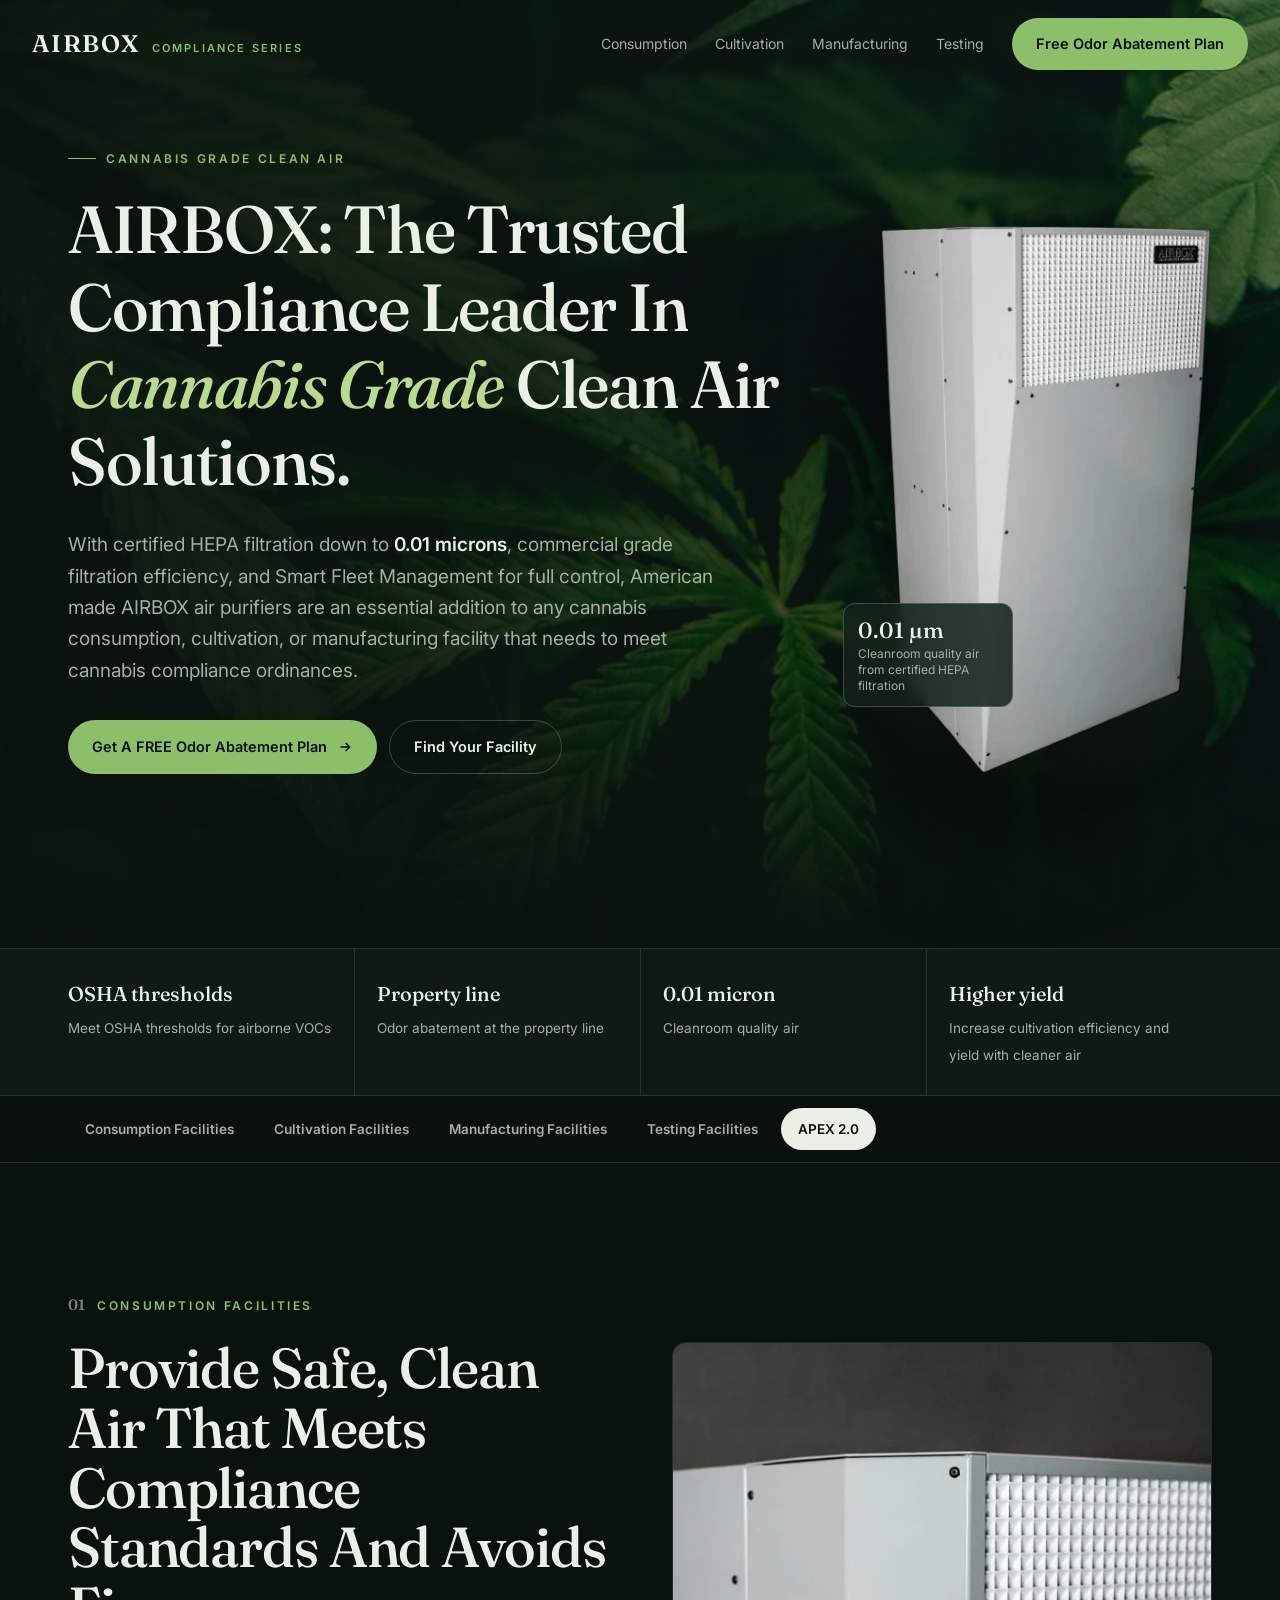
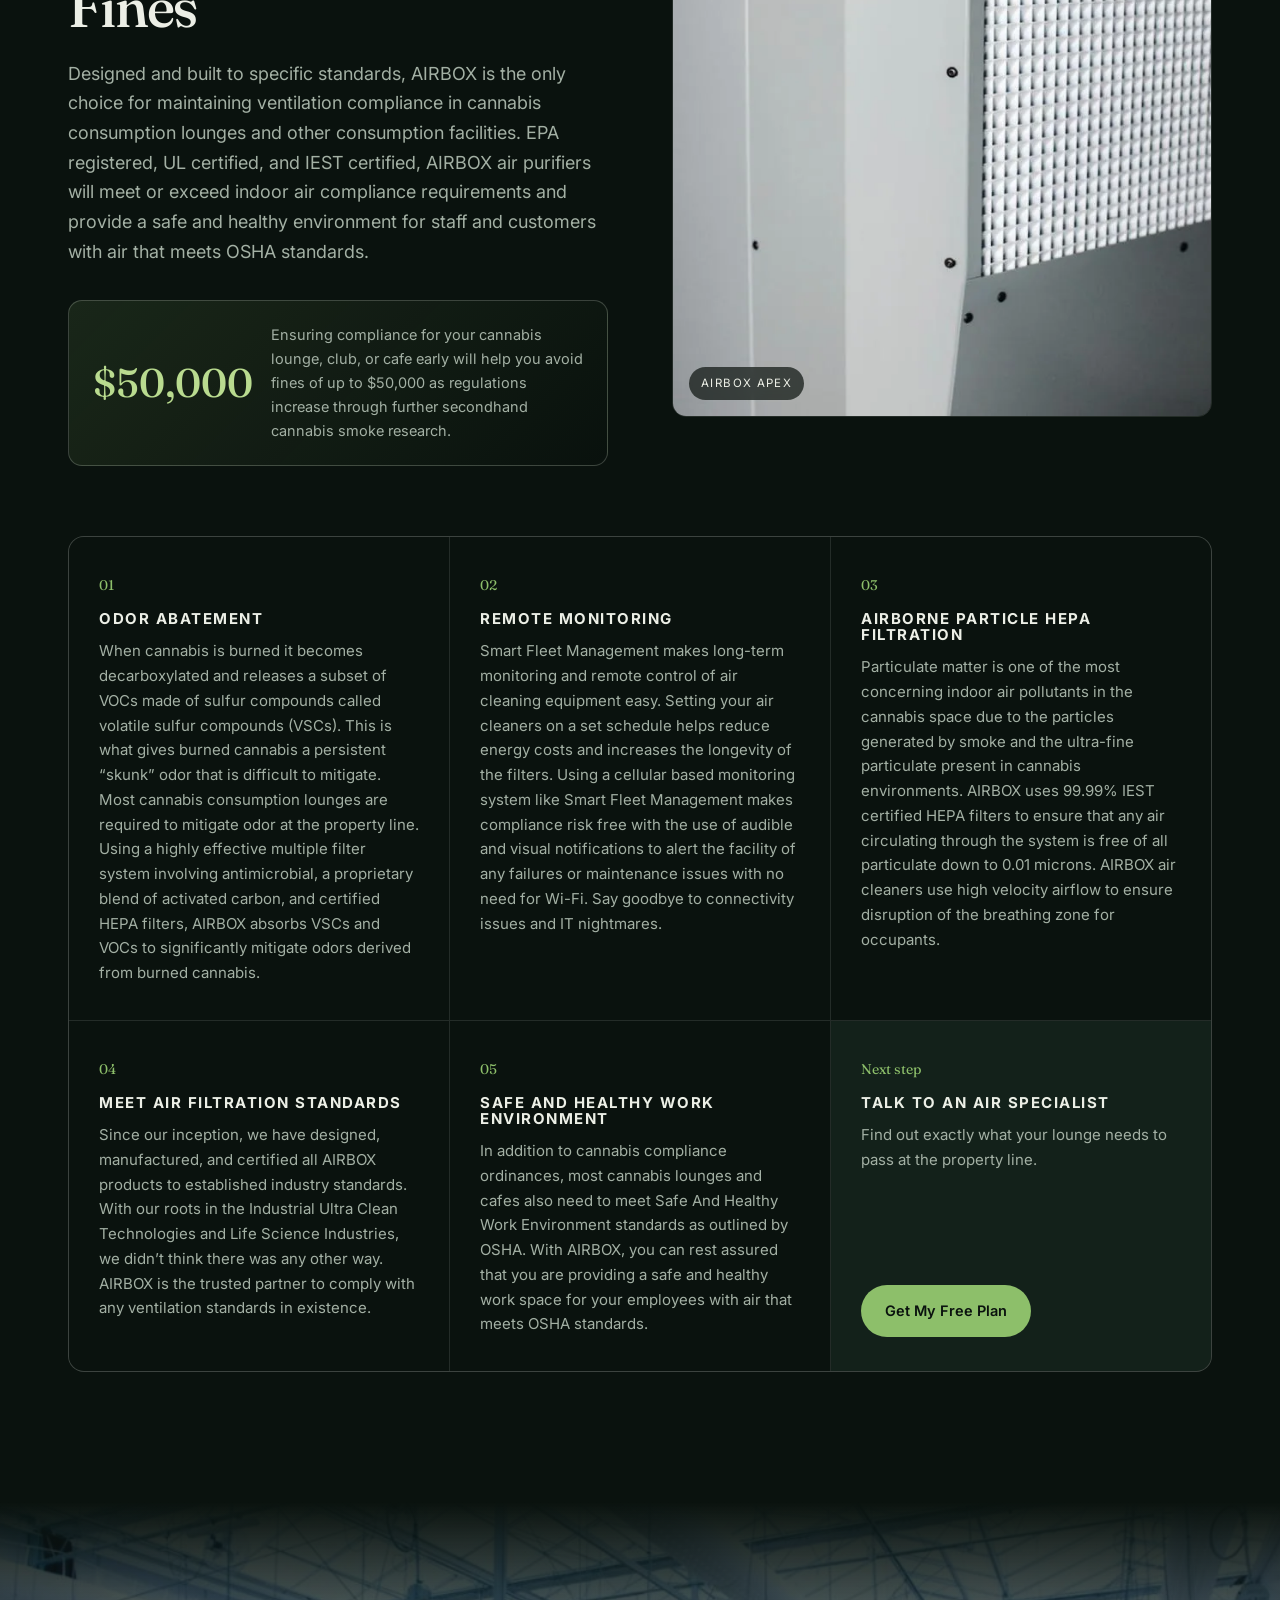
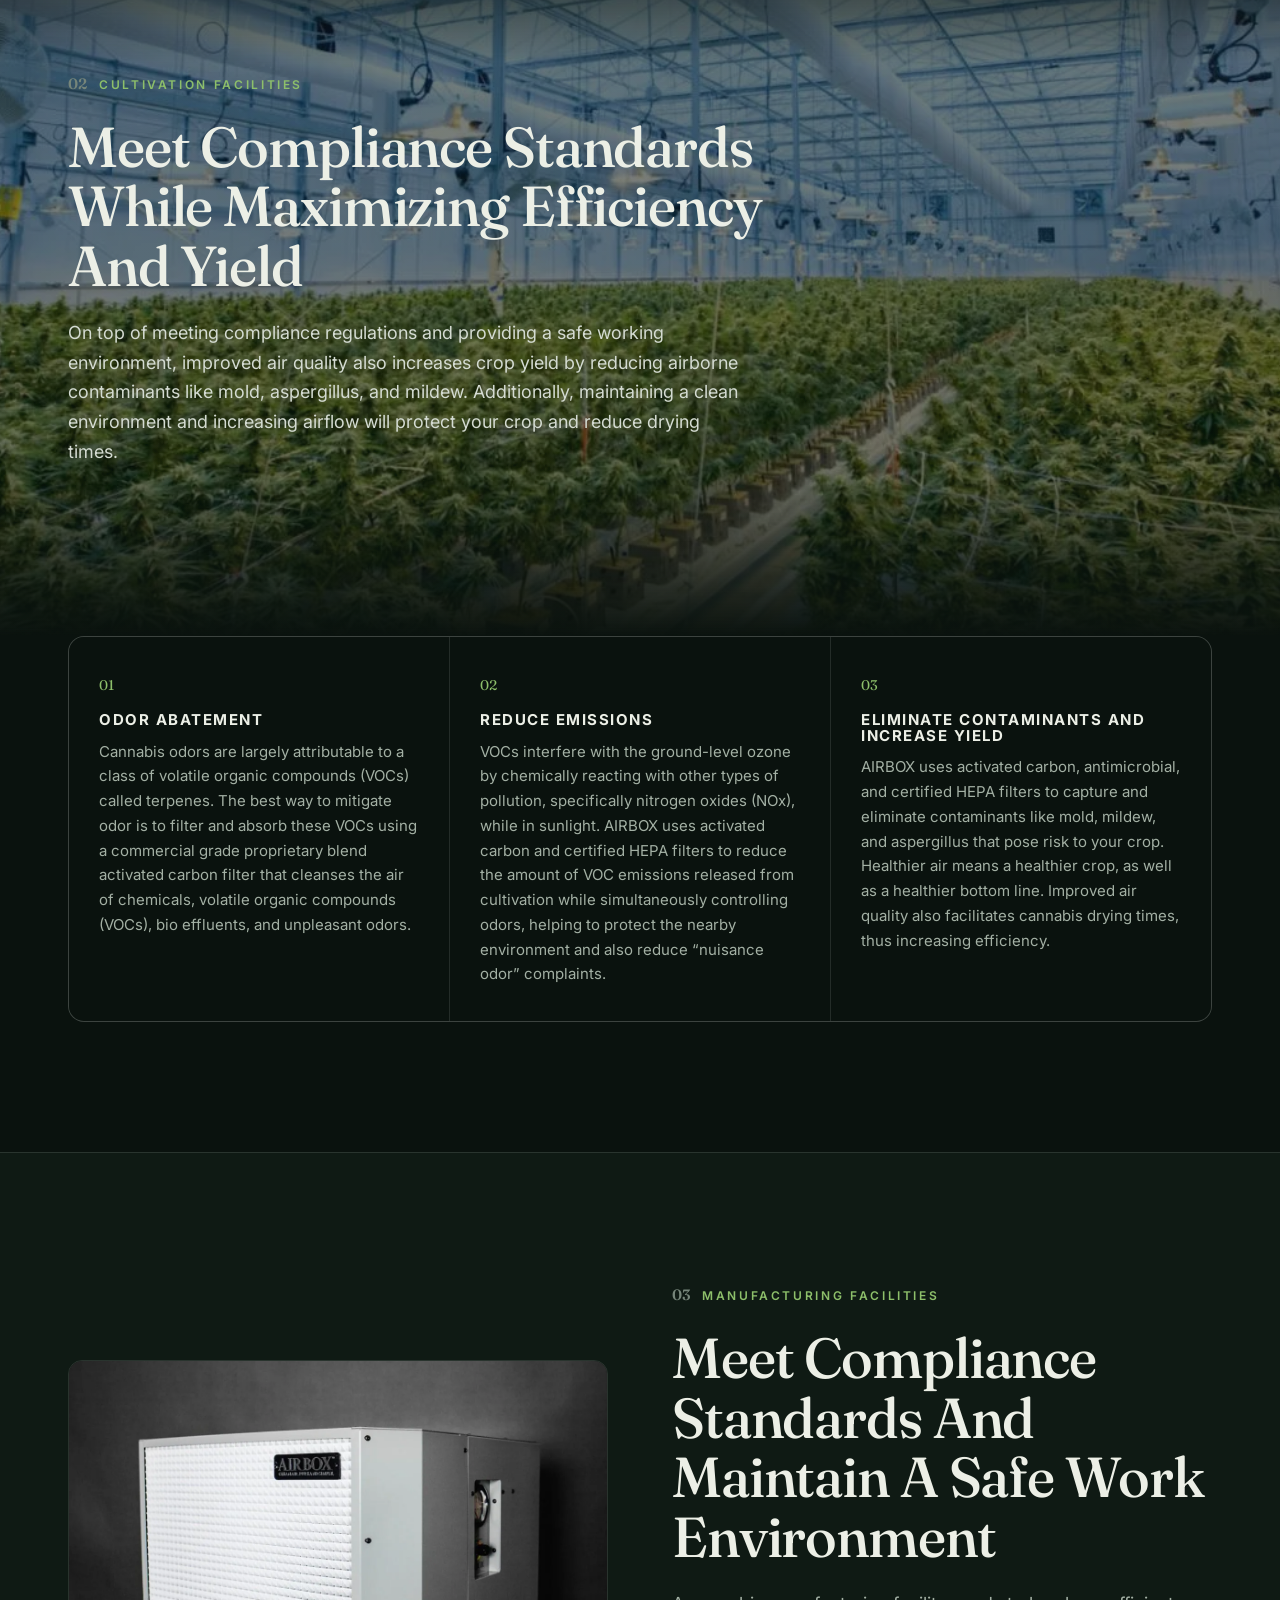
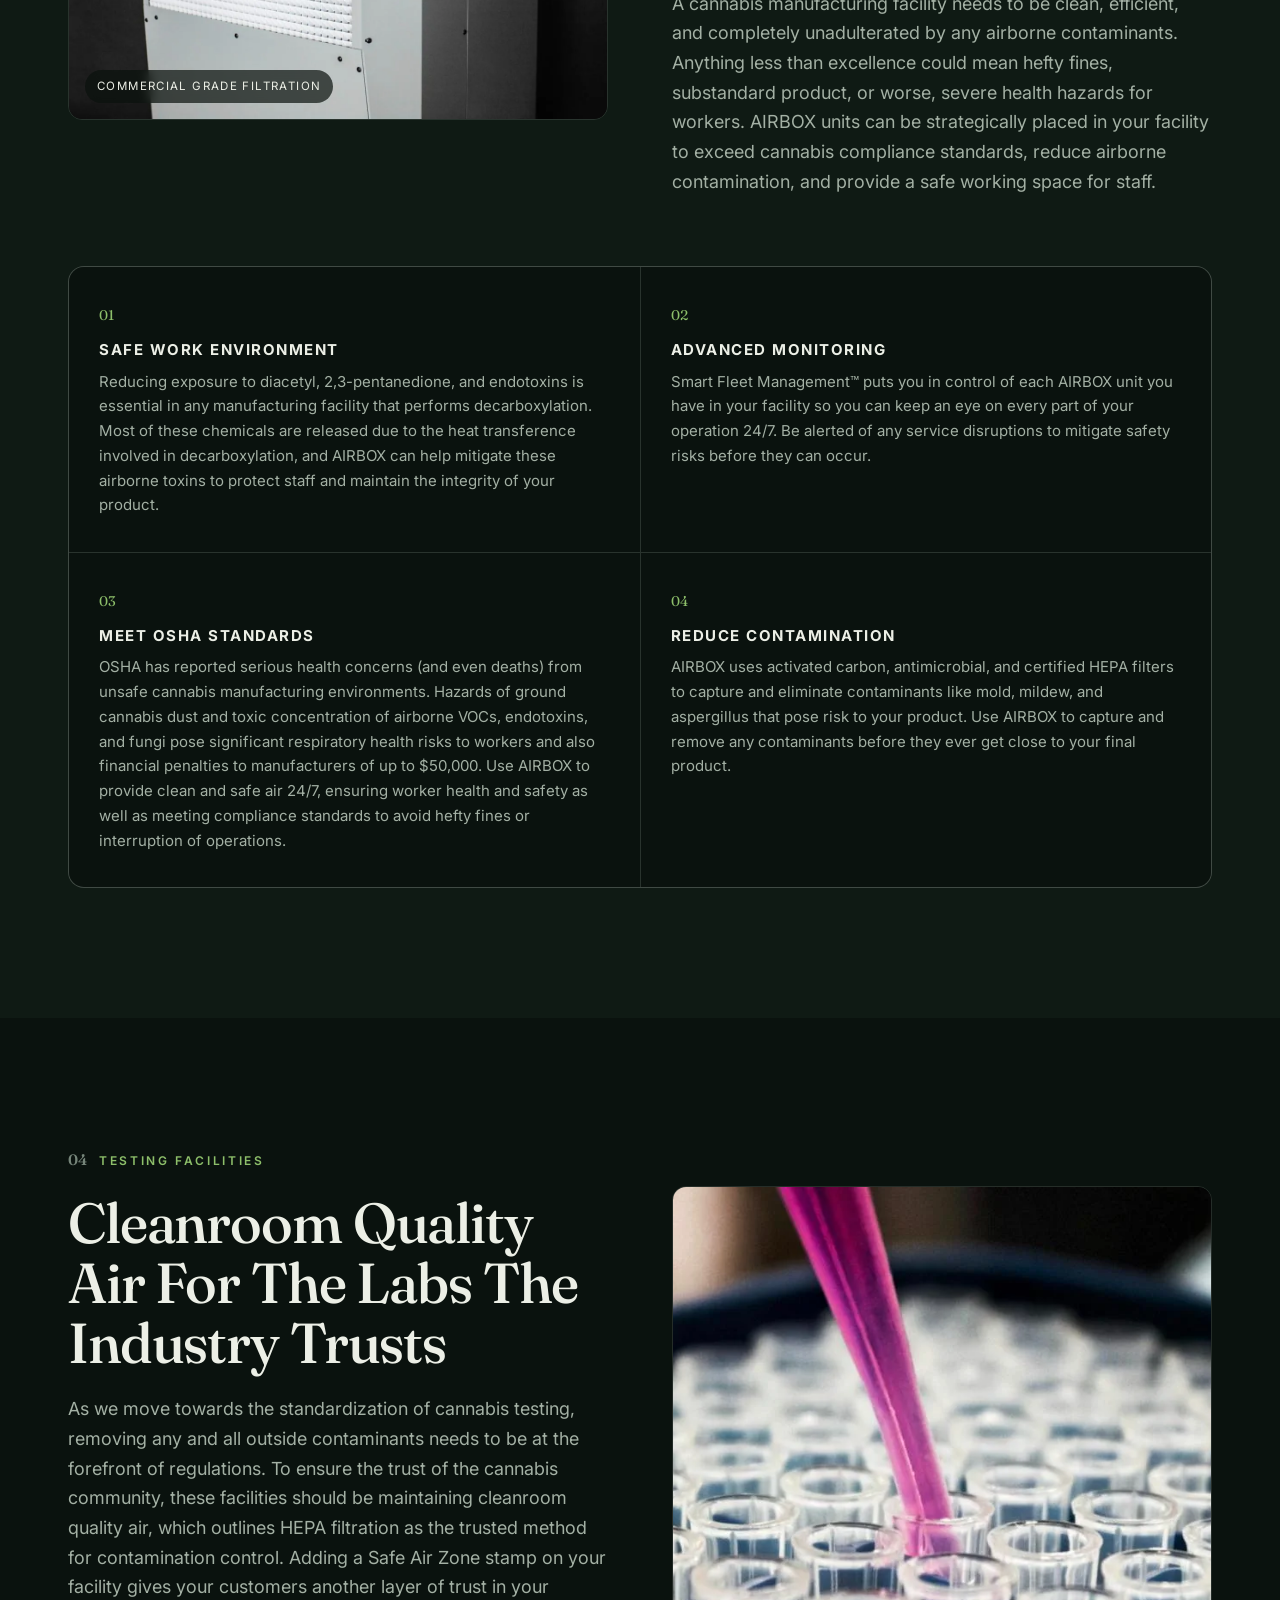
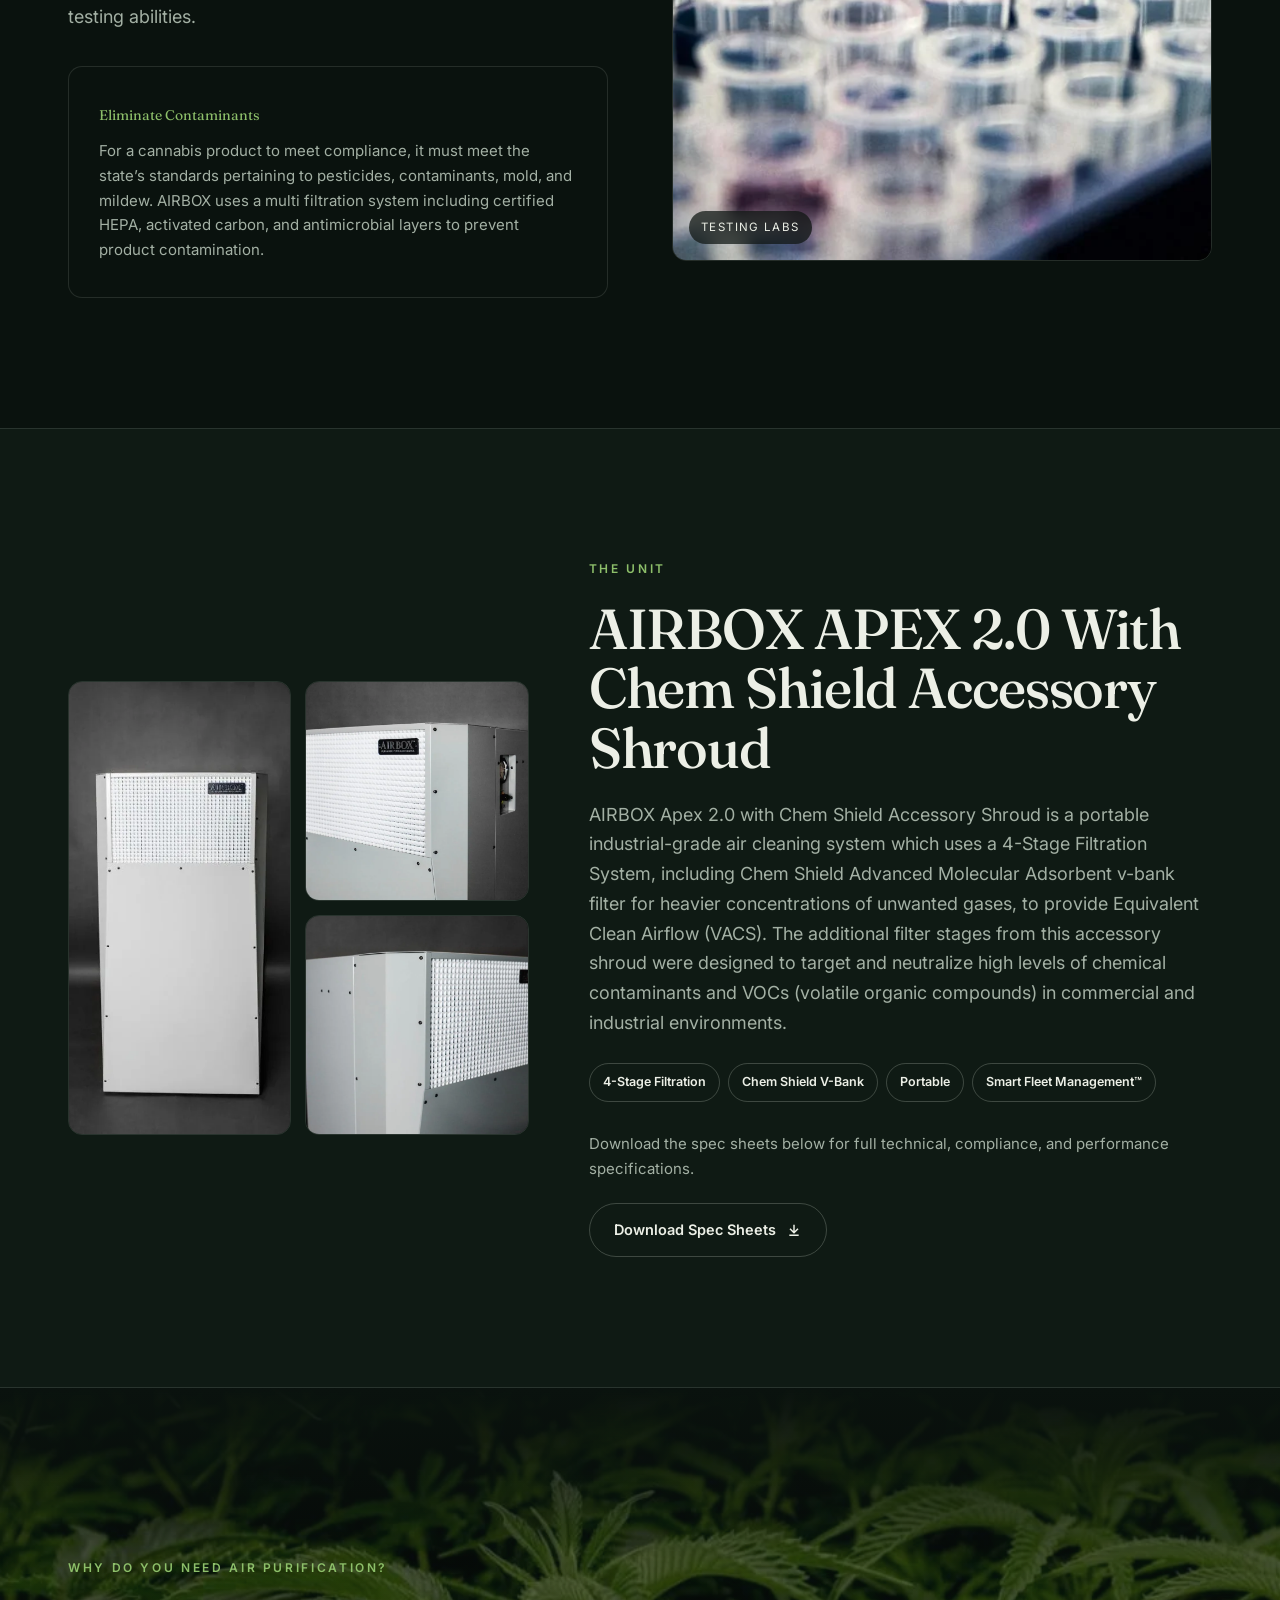
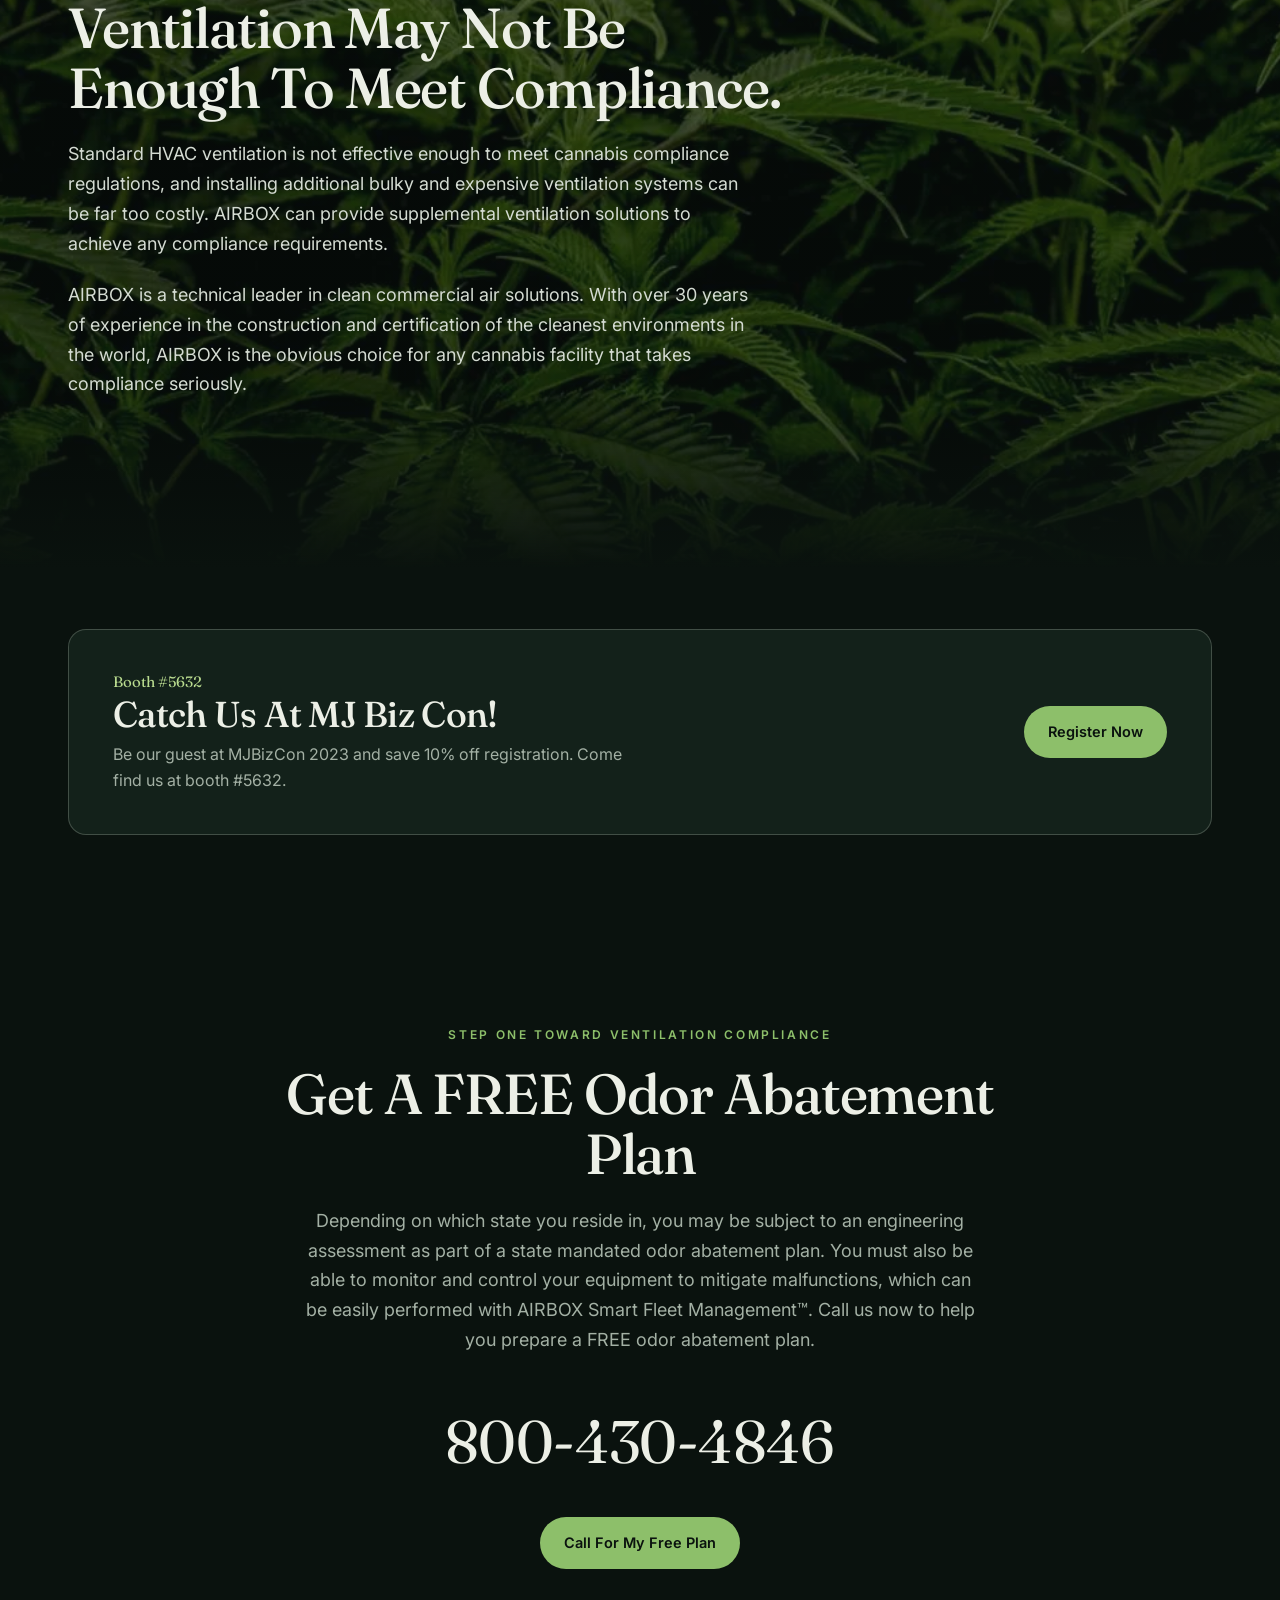
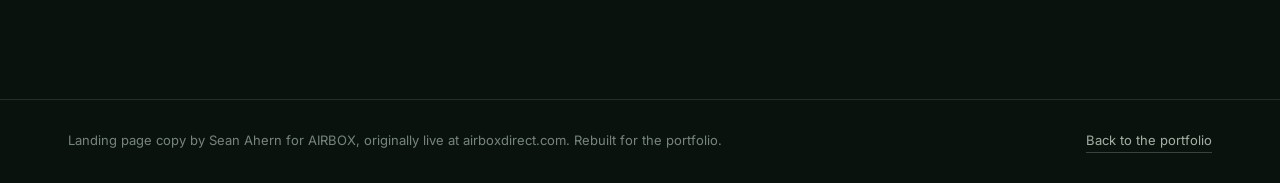
==== work/airbox/index.html @ b9e3eefb "Rebuild AIRBOX Compliance Series landing page; add People First, Momentum TX and TapText Co-Authored" ====
<!DOCTYPE html>
<html lang="en">
<head>
<meta charset="UTF-8">
<meta name="viewport" content="width=device-width, initial-scale=1.0">
<title>AIRBOX Compliance Series · Cannabis Grade Clean Air</title>
<meta name="description" content="AIRBOX Compliance Series landing page. Copy by Sean Ahern for AIRBOX commercial air purification for cannabis consumption, cultivation, manufacturing and testing facilities.">
<link rel="icon" type="image/png" href="../../favicon.png">
<link rel="preconnect" href="https://fonts.googleapis.com">
<link rel="preconnect" href="https://fonts.gstatic.com" crossorigin>
<link href="https://fonts.googleapis.com/css2?family=Fraunces:opsz,wght@9..144,400;9..144,500;9..144,600&family=Inter:wght@400;500;600;700&display=swap" rel="stylesheet">
<style>
:root{
  --bg:#0A120E; --bg-2:#0F1A14; --panel:#13211A; --line:rgba(226,236,224,.12); --line-2:rgba(226,236,224,.22);
  --cream:#ECEFE6; --muted:#A3B0A4; --dim:#76857A; --leaf:#8DBF6A; --leaf-2:#B9DB8F; --white:#FFFFFF;
  --serif:"Fraunces",Georgia,serif; --sans:"Inter",-apple-system,system-ui,sans-serif;
  --ease:cubic-bezier(.16,1,.3,1);
}
*{margin:0;padding:0;box-sizing:border-box}
html{scroll-behavior:smooth;scroll-padding-top:80px}
body{background:var(--bg);color:var(--cream);font-family:var(--sans);line-height:1.65;-webkit-font-smoothing:antialiased;overflow-x:hidden}
img{max-width:100%;display:block}
a{color:inherit;text-decoration:none}
.wrap{max-width:1200px;margin:0 auto;padding:0 28px}
h1,h2,h3{font-family:var(--serif);font-weight:500;letter-spacing:-.02em;line-height:1.06}
::selection{background:var(--leaf);color:var(--bg)}

/* Nav */
.nav{position:fixed;inset:0 0 auto 0;z-index:50;display:flex;align-items:center;justify-content:space-between;padding:18px 32px;transition:background .4s var(--ease),border-color .4s var(--ease);border-bottom:1px solid transparent}
.nav.solid{background:rgba(10,18,14,.82);backdrop-filter:blur(14px);-webkit-backdrop-filter:blur(14px);border-color:var(--line)}
.logo{font-family:var(--serif);font-size:24px;font-weight:600;letter-spacing:.06em;display:flex;align-items:baseline;gap:12px}
.logo small{font-family:var(--sans);font-size:11px;font-weight:600;letter-spacing:.2em;text-transform:uppercase;color:var(--leaf)}
.nav-links{display:flex;gap:28px;align-items:center;font-size:14px;color:var(--muted)}
.nav-links a:hover{color:var(--cream)}
.btn{display:inline-flex;align-items:center;gap:10px;padding:14px 24px;border-radius:999px;font-weight:600;font-size:14.5px;transition:transform .45s var(--ease),background .3s,color .3s,box-shadow .45s var(--ease)}
.btn-leaf{background:var(--leaf);color:#0A120E}
.btn-leaf:hover{background:var(--leaf-2);transform:translateY(-2px);box-shadow:0 18px 40px -18px rgba(141,191,106,.8)}
.btn-line{border:1px solid var(--line-2);color:var(--cream)}
.btn-line:hover{border-color:var(--cream);transform:translateY(-2px)}
.btn svg{transition:transform .45s var(--ease)}
.btn:hover svg{transform:translateX(4px)}
@media(max-width:860px){.nav-links a:not(.btn){display:none}.nav{padding:12px 16px}.logo small{display:none}.nav .btn{padding:10px 16px;font-size:13px}}

/* Hero */
.hero{position:relative;min-height:100vh;display:flex;align-items:center;padding:140px 0 90px;overflow:hidden}
.hero-bg{position:absolute;inset:-6% 0 0 0;background:url(leaves-dark.webp) center/cover no-repeat;transform:scale(1.08);animation:drift 22s ease-in-out infinite alternate}
@keyframes drift{to{transform:scale(1.14) translate(-1.5%,1%)}}
.hero::after{content:"";position:absolute;inset:0;background:linear-gradient(90deg,rgba(10,18,14,.96) 0%,rgba(10,18,14,.86) 42%,rgba(10,18,14,.45) 100%),linear-gradient(0deg,var(--bg) 0%,transparent 30%)}
.hero .wrap{position:relative;z-index:2;display:grid;grid-template-columns:1.4fr .6fr;gap:40px;align-items:center;width:100%}
.kicker{display:inline-flex;align-items:center;gap:10px;font-size:12px;font-weight:600;letter-spacing:.22em;text-transform:uppercase;color:var(--leaf);margin-bottom:26px}
.kicker::before{content:"";width:28px;height:1px;background:currentColor}
.hero h1{font-size:clamp(40px,5.2vw,72px);max-width:17ch}
.hero h1 em{font-style:italic;color:var(--leaf-2)}
.hero .sub{font-size:clamp(16px,1.6vw,19px);color:var(--muted);max-width:56ch;margin:26px 0 34px}
.hero .sub b{color:var(--cream);font-weight:600}
.hero-cta{display:flex;gap:12px;flex-wrap:wrap}
.certs{display:flex;flex-wrap:wrap;gap:10px;margin-top:44px}
.cert{display:flex;align-items:center;gap:8px;font-size:12.5px;font-weight:600;letter-spacing:.06em;text-transform:uppercase;padding:9px 14px;border:1px solid var(--line-2);border-radius:999px;background:rgba(10,18,14,.5);backdrop-filter:blur(6px)}
.cert svg{width:14px;height:14px;color:var(--leaf)}
.unit{position:relative;justify-self:center}
.unit img{width:min(330px,70vw);height:auto;filter:drop-shadow(0 50px 60px rgba(0,0,0,.7));animation:float 7s ease-in-out infinite}
.unit::before{content:"";position:absolute;left:50%;bottom:-6%;width:120%;height:60%;transform:translateX(-50%);background:radial-gradient(closest-side,rgba(141,191,106,.28),transparent);filter:blur(10px)}
@keyframes float{0%,100%{transform:translateY(0)}50%{transform:translateY(-14px)}}
.unit .tag{position:absolute;left:-38px;bottom:12%;background:rgba(19,33,26,.85);border:1px solid var(--line-2);backdrop-filter:blur(8px);border-radius:12px;padding:12px 14px;font-size:12px;line-height:1.35;color:var(--muted);max-width:170px}
.unit .tag b{display:block;font-family:var(--serif);font-size:22px;color:var(--cream);font-weight:500}
@media(max-width:900px){.hero .wrap{grid-template-columns:1fr}.unit{order:0;margin-top:10px}.unit img{width:150px}.unit .tag{display:none}.hero{padding-top:110px;min-height:auto}}
@media(max-width:600px){.prod-shots{grid-auto-rows:150px}}

/* Proof strip */
.proof{border-top:1px solid var(--line);border-bottom:1px solid var(--line);background:var(--bg-2)}
.proof .wrap{display:grid;grid-template-columns:repeat(4,1fr)}
.pf{padding:28px 22px;border-left:1px solid var(--line)}
.pf:first-child{border-left:0;padding-left:0}
.pf b{display:block;font-family:var(--serif);font-size:20px;font-weight:500;margin-bottom:4px}
.pf span{font-size:13.5px;color:var(--muted)}
@media(max-width:800px){.proof .wrap{grid-template-columns:1fr 1fr}.pf{padding:22px 14px}.pf:nth-child(3){border-left:0;padding-left:0}.pf:nth-child(n+3){border-top:1px solid var(--line)}}

/* Facility switcher */
.switch{position:sticky;top:var(--navh,72px);z-index:40;background:rgba(10,18,14,.9);backdrop-filter:blur(12px);border-bottom:1px solid var(--line)}
.switch .wrap{display:flex;gap:6px;overflow-x:auto;padding-top:12px;padding-bottom:12px;scrollbar-width:none}
.switch a{flex:none;font-size:13.5px;font-weight:600;color:var(--muted);padding:9px 16px;border-radius:999px;border:1px solid transparent;transition:.3s var(--ease)}
.switch a:hover{color:var(--cream)}
.switch a.on{color:var(--bg);background:var(--cream)}

/* Sections */
section{position:relative;padding:130px 0}
@media(max-width:700px){section{padding:90px 0}}
.label{font-size:12px;font-weight:600;letter-spacing:.22em;text-transform:uppercase;color:var(--leaf);display:flex;align-items:center;gap:12px;margin-bottom:20px}
.label i{font-style:normal;font-family:var(--serif);font-size:15px;letter-spacing:0;color:var(--dim)}
.h2{font-size:clamp(32px,4.4vw,58px);max-width:20ch}
.lead{font-size:18px;color:var(--muted);max-width:62ch;margin-top:22px}
.split{display:grid;grid-template-columns:1fr 1fr;gap:64px;align-items:center}
@media(max-width:900px){.split{grid-template-columns:1fr;gap:36px}}
.photo{position:relative;border-radius:14px;overflow:hidden;border:1px solid var(--line)}
.photo img{width:100%;height:100%;object-fit:cover;transform:scale(1.06);transition:transform 1.6s var(--ease)}
.photo.in img{transform:scale(1)}
.photo figcaption{position:absolute;left:16px;bottom:16px;font-size:11.5px;letter-spacing:.12em;text-transform:uppercase;color:var(--cream);background:rgba(10,18,14,.7);backdrop-filter:blur(6px);padding:7px 12px;border-radius:999px}

.callout{margin-top:34px;display:flex;gap:18px;align-items:center;padding:22px 24px;border:1px solid var(--line-2);border-radius:14px;background:linear-gradient(135deg,rgba(141,191,106,.12),rgba(141,191,106,0))}
.callout b{font-family:var(--serif);font-size:40px;font-weight:500;color:var(--leaf-2);line-height:1;white-space:nowrap}
.callout p{font-size:14.5px;color:var(--muted)}

.feats{display:grid;grid-template-columns:repeat(3,1fr);gap:1px;background:var(--line);border:1px solid var(--line);border-radius:16px;overflow:hidden;margin-top:70px}
.feats.two{grid-template-columns:repeat(2,1fr)}
.feat{background:var(--bg);padding:34px 30px;transition:background .5s var(--ease)}
.feat:hover{background:var(--panel)}
.feat .n{font-family:var(--serif);font-size:14px;color:var(--leaf)}
.feat h3{font-family:var(--sans);font-size:15px;font-weight:700;letter-spacing:.1em;text-transform:uppercase;margin:14px 0 12px}
.feat p{font-size:15px;color:var(--muted)}
@media(max-width:900px){.feats,.feats.two{grid-template-columns:1fr}}

.band{position:relative;overflow:hidden}
.band-bg{position:absolute;inset:-18% 0;background-size:cover;background-position:center;will-change:transform}
.band::after{content:"";position:absolute;inset:0;background:linear-gradient(180deg,var(--bg) 0%,rgba(10,18,14,.55) 22%,rgba(10,18,14,.55) 78%,var(--bg) 100%)}
.band .wrap{position:relative;z-index:2}
.band.tight{padding:170px 0}

/* Product */
.product{background:var(--bg-2);border-top:1px solid var(--line);border-bottom:1px solid var(--line)}
.prod-grid{display:grid;grid-template-columns:.85fr 1.15fr;gap:60px;align-items:center}
.prod-shots{display:grid;grid-template-columns:1fr 1fr;grid-auto-rows:220px;gap:14px}
.prod-shots .photo{aspect-ratio:auto !important;height:100%}
.prod-shots .photo:first-child{grid-row:span 2}
.spec{display:flex;flex-wrap:wrap;gap:8px;margin:26px 0 30px}
.spec span{font-size:12.5px;font-weight:600;padding:8px 13px;border-radius:999px;border:1px solid var(--line-2);color:var(--cream)}
@media(max-width:900px){.prod-grid{grid-template-columns:1fr}}

/* Event */
.event{display:flex;justify-content:space-between;align-items:center;gap:30px;flex-wrap:wrap;padding:40px 44px;border:1px solid var(--line-2);border-radius:18px;background:var(--panel)}
.event h3{font-size:clamp(26px,3vw,36px)}
.event p{color:var(--muted);margin-top:8px;max-width:52ch}
.booth{font-family:var(--serif);font-size:15px;color:var(--leaf-2)}

/* Final CTA */
.final{text-align:center}
.final .h2{margin:0 auto}
.final .lead{margin-left:auto;margin-right:auto}
.phone{display:block;font-family:var(--serif);font-size:clamp(34px,5vw,60px);margin:38px 0 26px;color:var(--cream);letter-spacing:-.01em;transition:color .3s}
.phone:hover{color:var(--leaf-2)}

footer{border-top:1px solid var(--line);padding:30px 0;font-size:13px;color:var(--dim)}
footer .wrap{display:flex;justify-content:space-between;gap:16px;flex-wrap:wrap}
footer a{color:var(--muted);border-bottom:1px solid var(--line-2)}
footer a:hover{color:var(--cream)}

/* Motion */
.rv{opacity:0;transform:translateY(34px);transition:opacity 1.1s var(--ease),transform 1.1s var(--ease)}
.rv.in{opacity:1;transform:none}
.rv.d1{transition-delay:.1s}.rv.d2{transition-delay:.2s}.rv.d3{transition-delay:.3s}
.hw{display:inline-block;overflow:hidden;vertical-align:bottom;padding-bottom:.1em}
.hw>span{display:inline-block;transform:translateY(110%);transition:transform 1.2s var(--ease)}
.ready .hw>span{transform:none}
@media (prefers-reduced-motion: reduce){*{animation:none !important;transition:none !important}.rv{opacity:1;transform:none}.hw>span{transform:none}}
</style>
</head>
<body>

<nav class="nav" id="nav">
  <a href="#top" class="logo">AIRBOX <small>Compliance Series</small></a>
  <div class="nav-links">
    <a href="#consumption">Consumption</a>
    <a href="#cultivation">Cultivation</a>
    <a href="#manufacturing">Manufacturing</a>
    <a href="#testing">Testing</a>
    <a href="#plan" class="btn btn-leaf">Free Odor Abatement Plan</a>
  </div>
</nav>

<header class="hero" id="top">
  <div class="hero-bg" aria-hidden="true"></div>
  <div class="wrap">
    <div>
      <div class="kicker">Cannabis Grade Clean Air</div>
      <h1 id="h1">AIRBOX: The Trusted Compliance Leader In <em>Cannabis Grade</em> Clean Air Solutions.</h1>
      <p class="sub rv d2">With certified HEPA filtration down to <b>0.01 microns</b>, commercial grade filtration efficiency, and Smart Fleet Management for full control, American made AIRBOX air purifiers are an essential addition to any cannabis consumption, cultivation, or manufacturing facility that needs to meet cannabis compliance ordinances.</p>
      <div class="hero-cta rv d3">
        <a href="#plan" class="btn btn-leaf">Get A FREE Odor Abatement Plan <svg width="16" height="16" viewBox="0 0 24 24" fill="none" stroke="currentColor" stroke-width="2.2"><path d="M5 12h14M13 6l6 6-6 6"/></svg></a>
        <a href="#consumption" class="btn btn-line">Find Your Facility</a>
      </div>
      <div class="certs rv d3">
        <span class="cert"><svg viewBox="0 0 24 24" fill="none" stroke="currentColor" stroke-width="2.4"><path d="M5 12l5 5 9-10"/></svg>UL Certified</span>
        <span class="cert"><svg viewBox="0 0 24 24" fill="none" stroke="currentColor" stroke-width="2.4"><path d="M5 12l5 5 9-10"/></svg>EPA Registered</span>
        <span class="cert"><svg viewBox="0 0 24 24" fill="none" stroke="currentColor" stroke-width="2.4"><path d="M5 12l5 5 9-10"/></svg>Made In USA</span>
        <span class="cert"><svg viewBox="0 0 24 24" fill="none" stroke="currentColor" stroke-width="2.4"><path d="M5 12l5 5 9-10"/></svg>IEST Certified</span>
      </div>
    </div>
    <div class="unit rv d2">
      <img src="apex-cutout.webp" alt="AIRBOX commercial air purifier" width="350" height="581">
      <div class="tag"><b>0.01 µm</b>Cleanroom quality air from certified HEPA filtration</div>
    </div>
  </div>
</header>

<div class="proof">
  <div class="wrap">
    <div class="pf rv"><b>OSHA thresholds</b><span>Meet OSHA thresholds for airborne VOCs</span></div>
    <div class="pf rv d1"><b>Property line</b><span>Odor abatement at the property line</span></div>
    <div class="pf rv d2"><b>0.01 micron</b><span>Cleanroom quality air</span></div>
    <div class="pf rv d3"><b>Higher yield</b><span>Increase cultivation efficiency and yield with cleaner air</span></div>
  </div>
</div>

<div class="switch" id="switch">
  <div class="wrap">
    <a href="#consumption">Consumption Facilities</a>
    <a href="#cultivation">Cultivation Facilities</a>
    <a href="#manufacturing">Manufacturing Facilities</a>
    <a href="#testing">Testing Facilities</a>
    <a href="#apex">APEX 2.0</a>
  </div>
</div>

<section id="consumption">
  <div class="wrap">
    <div class="split">
      <div>
        <div class="label rv"><i>01</i> Consumption Facilities</div>
        <h2 class="h2 rv d1">Provide Safe, Clean Air That Meets Compliance Standards And Avoids Fines</h2>
        <p class="lead rv d2">Designed and built to specific standards, AIRBOX is the only choice for maintaining ventilation compliance in cannabis consumption lounges and other consumption facilities. EPA registered, UL certified, and IEST certified, AIRBOX air purifiers will meet or exceed indoor air compliance requirements and provide a safe and healthy environment for staff and customers with air that meets OSHA standards.</p>
        <div class="callout rv d3"><b>$50,000</b><p>Ensuring compliance for your cannabis lounge, club, or cafe early will help you avoid fines of up to $50,000 as regulations increase through further secondhand cannabis smoke research.</p></div>
      </div>
      <figure class="photo rv d1" style="aspect-ratio:4/5"><img loading="lazy" src="apex-angle.webp" alt="AIRBOX unit close up"><figcaption>AIRBOX Apex</figcaption></figure>
    </div>
    <div class="feats">
      <div class="feat rv"><span class="n">01</span><h3>Odor Abatement</h3><p>When cannabis is burned it becomes decarboxylated and releases a subset of VOCs made of sulfur compounds called volatile sulfur compounds (VSCs). This is what gives burned cannabis a persistent “skunk” odor that is difficult to mitigate. Most cannabis consumption lounges are required to mitigate odor at the property line. Using a highly effective multiple filter system involving antimicrobial, a proprietary blend of activated carbon, and certified HEPA filters, AIRBOX absorbs VSCs and VOCs to significantly mitigate odors derived from burned cannabis.</p></div>
      <div class="feat rv d1"><span class="n">02</span><h3>Remote Monitoring</h3><p>Smart Fleet Management makes long-term monitoring and remote control of air cleaning equipment easy. Setting your air cleaners on a set schedule helps reduce energy costs and increases the longevity of the filters. Using a cellular based monitoring system like Smart Fleet Management makes compliance risk free with the use of audible and visual notifications to alert the facility of any failures or maintenance issues with no need for Wi-Fi. Say goodbye to connectivity issues and IT nightmares.</p></div>
      <div class="feat rv d2"><span class="n">03</span><h3>Airborne Particle HEPA Filtration</h3><p>Particulate matter is one of the most concerning indoor air pollutants in the cannabis space due to the particles generated by smoke and the ultra-fine particulate present in cannabis environments. AIRBOX uses 99.99% IEST certified HEPA filters to ensure that any air circulating through the system is free of all particulate down to 0.01 microns. AIRBOX air cleaners use high velocity airflow to ensure disruption of the breathing zone for occupants.</p></div>
      <div class="feat rv"><span class="n">04</span><h3>Meet Air Filtration Standards</h3><p>Since our inception, we have designed, manufactured, and certified all AIRBOX products to established industry standards. With our roots in the Industrial Ultra Clean Technologies and Life Science Industries, we didn’t think there was any other way. AIRBOX is the trusted partner to comply with any ventilation standards in existence.</p></div>
      <div class="feat rv d1"><span class="n">05</span><h3>Safe And Healthy Work Environment</h3><p>In addition to cannabis compliance ordinances, most cannabis lounges and cafes also need to meet Safe And Healthy Work Environment standards as outlined by OSHA. With AIRBOX, you can rest assured that you are providing a safe and healthy work space for your employees with air that meets OSHA standards.</p></div>
      <div class="feat rv d2" style="display:flex;flex-direction:column;justify-content:space-between;background:var(--panel)"><div><span class="n">Next step</span><h3>Talk To An Air Specialist</h3><p>Find out exactly what your lounge needs to pass at the property line.</p></div><a href="#plan" class="btn btn-leaf" style="align-self:flex-start;margin-top:22px">Get My Free Plan</a></div>
    </div>
  </div>
</section>

<section id="cultivation" class="band tight">
  <div class="band-bg" data-par style="background-image:url(cultivation.webp)"></div>
  <div class="wrap">
    <div class="label rv"><i>02</i> Cultivation Facilities</div>
    <h2 class="h2 rv d1">Meet Compliance Standards While Maximizing Efficiency And Yield</h2>
    <p class="lead rv d2" style="color:#D4DBD2">On top of meeting compliance regulations and providing a safe working environment, improved air quality also increases crop yield by reducing airborne contaminants like mold, aspergillus, and mildew. Additionally, maintaining a clean environment and increasing airflow will protect your crop and reduce drying times.</p>
  </div>
</section>
<section style="padding-top:0">
  <div class="wrap">
    <div class="feats" style="margin-top:0">
      <div class="feat rv"><span class="n">01</span><h3>Odor Abatement</h3><p>Cannabis odors are largely attributable to a class of volatile organic compounds (VOCs) called terpenes. The best way to mitigate odor is to filter and absorb these VOCs using a commercial grade proprietary blend activated carbon filter that cleanses the air of chemicals, volatile organic compounds (VOCs), bio effluents, and unpleasant odors.</p></div>
      <div class="feat rv d1"><span class="n">02</span><h3>Reduce Emissions</h3><p>VOCs interfere with the ground-level ozone by chemically reacting with other types of pollution, specifically nitrogen oxides (NOx), while in sunlight. AIRBOX uses activated carbon and certified HEPA filters to reduce the amount of VOC emissions released from cultivation while simultaneously controlling odors, helping to protect the nearby environment and also reduce “nuisance odor” complaints.</p></div>
      <div class="feat rv d2"><span class="n">03</span><h3>Eliminate Contaminants And Increase Yield</h3><p>AIRBOX uses activated carbon, antimicrobial, and certified HEPA filters to capture and eliminate contaminants like mold, mildew, and aspergillus that pose risk to your crop. Healthier air means a healthier crop, as well as a healthier bottom line. Improved air quality also facilitates cannabis drying times, thus increasing efficiency.</p></div>
    </div>
  </div>
</section>

<section id="manufacturing" style="background:var(--bg-2);border-top:1px solid var(--line)">
  <div class="wrap">
    <div class="split">
      <figure class="photo rv" style="aspect-ratio:3/2"><img loading="lazy" src="apex-detail.webp" alt="AIRBOX unit with filtration panel"><figcaption>Commercial grade filtration</figcaption></figure>
      <div>
        <div class="label rv"><i>03</i> Manufacturing Facilities</div>
        <h2 class="h2 rv d1">Meet Compliance Standards And Maintain A Safe Work Environment</h2>
        <p class="lead rv d2">A cannabis manufacturing facility needs to be clean, efficient, and completely unadulterated by any airborne contaminants. Anything less than excellence could mean hefty fines, substandard product, or worse, severe health hazards for workers. AIRBOX units can be strategically placed in your facility to exceed cannabis compliance standards, reduce airborne contamination, and provide a safe working space for staff.</p>
      </div>
    </div>
    <div class="feats two">
      <div class="feat rv"><span class="n">01</span><h3>Safe Work Environment</h3><p>Reducing exposure to diacetyl, 2,3-pentanedione, and endotoxins is essential in any manufacturing facility that performs decarboxylation. Most of these chemicals are released due to the heat transference involved in decarboxylation, and AIRBOX can help mitigate these airborne toxins to protect staff and maintain the integrity of your product.</p></div>
      <div class="feat rv d1"><span class="n">02</span><h3>Advanced Monitoring</h3><p>Smart Fleet Management™ puts you in control of each AIRBOX unit you have in your facility so you can keep an eye on every part of your operation 24/7. Be alerted of any service disruptions to mitigate safety risks before they can occur.</p></div>
      <div class="feat rv"><span class="n">03</span><h3>Meet OSHA Standards</h3><p>OSHA has reported serious health concerns (and even deaths) from unsafe cannabis manufacturing environments. Hazards of ground cannabis dust and toxic concentration of airborne VOCs, endotoxins, and fungi pose significant respiratory health risks to workers and also financial penalties to manufacturers of up to $50,000. Use AIRBOX to provide clean and safe air 24/7, ensuring worker health and safety as well as meeting compliance standards to avoid hefty fines or interruption of operations.</p></div>
      <div class="feat rv d1"><span class="n">04</span><h3>Reduce Contamination</h3><p>AIRBOX uses activated carbon, antimicrobial, and certified HEPA filters to capture and eliminate contaminants like mold, mildew, and aspergillus that pose risk to your product. Use AIRBOX to capture and remove any contaminants before they ever get close to your final product.</p></div>
    </div>
  </div>
</section>

<section id="testing">
  <div class="wrap">
    <div class="split">
      <div>
        <div class="label rv"><i>04</i> Testing Facilities</div>
        <h2 class="h2 rv d1">Cleanroom Quality Air For The Labs The Industry Trusts</h2>
        <p class="lead rv d2">As we move towards the standardization of cannabis testing, removing any and all outside contaminants needs to be at the forefront of regulations. To ensure the trust of the cannabis community, these facilities should be maintaining cleanroom quality air, which outlines HEPA filtration as the trusted method for contamination control. Adding a Safe Air Zone stamp on your facility gives your customers another layer of trust in your testing abilities.</p>
        <div class="feat rv d3" style="margin-top:34px;border:1px solid var(--line);border-radius:14px"><span class="n">Eliminate Contaminants</span><p style="margin-top:12px">For a cannabis product to meet compliance, it must meet the state’s standards pertaining to pesticides, contaminants, mold, and mildew. AIRBOX uses a multi filtration system including certified HEPA, activated carbon, and antimicrobial layers to prevent product contamination.</p></div>
      </div>
      <figure class="photo rv d1" style="aspect-ratio:4/5"><img loading="lazy" src="lab.webp" alt="Testing lab samples"><figcaption>Testing labs</figcaption></figure>
    </div>
  </div>
</section>

<section id="apex" class="product">
  <div class="wrap prod-grid">
    <div class="prod-shots">
      <figure class="photo rv" style="aspect-ratio:2/3"><img loading="lazy" src="apex-front.webp" alt="AIRBOX Apex 2.0 front view"></figure>
      <figure class="photo rv d1" style="aspect-ratio:1"><img loading="lazy" src="apex-detail.webp" alt="AIRBOX Apex 2.0 badge detail"></figure>
      <figure class="photo rv d2" style="aspect-ratio:1"><img loading="lazy" src="apex-angle.webp" alt="AIRBOX Apex 2.0 side angle"></figure>
    </div>
    <div>
      <div class="label rv">The Unit</div>
      <h2 class="h2 rv d1">AIRBOX APEX 2.0 With Chem Shield Accessory Shroud</h2>
      <p class="lead rv d2">AIRBOX Apex 2.0 with Chem Shield Accessory Shroud is a portable industrial-grade air cleaning system which uses a 4-Stage Filtration System, including Chem Shield Advanced Molecular Adsorbent v-bank filter for heavier concentrations of unwanted gases, to provide Equivalent Clean Airflow (VACS). The additional filter stages from this accessory shroud were designed to target and neutralize high levels of chemical contaminants and VOCs (volatile organic compounds) in commercial and industrial environments.</p>
      <div class="spec rv d3"><span>4-Stage Filtration</span><span>Chem Shield V-Bank</span><span>Portable</span><span>Smart Fleet Management™</span></div>
      <p class="rv d3" style="color:var(--muted);font-size:15px;margin-bottom:22px">Download the spec sheets below for full technical, compliance, and performance specifications.</p>
      <a href="#plan" class="btn btn-line rv d3">Download Spec Sheets <svg width="16" height="16" viewBox="0 0 24 24" fill="none" stroke="currentColor" stroke-width="2.2"><path d="M12 4v12M6 10l6 6 6-6M5 20h14"/></svg></a>
    </div>
  </div>
</section>

<section class="band tight" id="why">
  <div class="band-bg" data-par style="background-image:url(canopy.webp)"></div>
  <div class="wrap">
    <div class="label rv">Why Do You Need Air Purification?</div>
    <h2 class="h2 rv d1">Ventilation May Not Be Enough To Meet Compliance.</h2>
    <p class="lead rv d2" style="color:#D4DBD2">Standard HVAC ventilation is not effective enough to meet cannabis compliance regulations, and installing additional bulky and expensive ventilation systems can be far too costly. AIRBOX can provide supplemental ventilation solutions to achieve any compliance requirements.</p>
    <p class="lead rv d3" style="color:#D4DBD2">AIRBOX is a technical leader in clean commercial air solutions. With over 30 years of experience in the construction and certification of the cleanest environments in the world, AIRBOX is the obvious choice for any cannabis facility that takes compliance seriously.</p>
  </div>
</section>

<section style="padding:60px 0">
  <div class="wrap">
    <div class="event rv">
      <div><div class="booth">Booth #5632</div><h3>Catch Us At MJ Biz Con!</h3><p>Be our guest at MJBizCon 2023 and save 10% off registration. Come find us at booth #5632.</p></div>
      <a href="#plan" class="btn btn-leaf">Register Now</a>
    </div>
  </div>
</section>

<section class="final" id="plan">
  <div class="wrap">
    <div class="label rv" style="justify-content:center">Step One Toward Ventilation Compliance</div>
    <h2 class="h2 rv d1">Get A FREE Odor Abatement Plan</h2>
    <p class="lead rv d2">Depending on which state you reside in, you may be subject to an engineering assessment as part of a state mandated odor abatement plan. You must also be able to monitor and control your equipment to mitigate malfunctions, which can be easily performed with AIRBOX Smart Fleet Management™. Call us now to help you prepare a FREE odor abatement plan.</p>
    <a class="phone rv d3" href="tel:8004304846">800-430-4846</a>
    <a href="tel:8004304846" class="btn btn-leaf rv d3">Call For My Free Plan</a>
  </div>
</section>

<footer>
  <div class="wrap">
    <span>Landing page copy by Sean Ahern for AIRBOX, originally live at airboxdirect.com. Rebuilt for the portfolio.</span>
    <a href="../../landing-pages.html">Back to the portfolio</a>
  </div>
</footer>

<script>
(function(){
  var nav=document.getElementById('nav');
  function sc(){nav.classList.toggle('solid',scrollY>40)}
  function nh(){document.documentElement.style.setProperty('--navh',nav.offsetHeight+'px')}addEventListener('resize',nh);nh();
  addEventListener('scroll',sc,{passive:true});sc();
  var reduce=matchMedia('(prefers-reduced-motion: reduce)').matches;
  var h=document.getElementById('h1'),k=0;
  if(!reduce){(function w(n){[].slice.call(n.childNodes).forEach(function(c){if(c.nodeType===3){var f=document.createDocumentFragment();c.textContent.split(/(\s+)/).forEach(function(p){if(!p)return;if(/^\s+$/.test(p)){f.appendChild(document.createTextNode(p));return}var o=document.createElement('span');o.className='hw';var i=document.createElement('span');i.textContent=p;i.style.transitionDelay=(.15+k++*.06)+'s';o.appendChild(i);f.appendChild(o)});c.parentNode.replaceChild(f,c)}else if(c.nodeType===1)w(c)})})(h);
    requestAnimationFrame(function(){requestAnimationFrame(function(){document.documentElement.classList.add('ready')})});}
  var io=new IntersectionObserver(function(es){es.forEach(function(e){if(e.isIntersecting){e.target.classList.add('in');io.unobserve(e.target)}})},{threshold:.15,rootMargin:'0px 0px -6% 0px'});
  document.querySelectorAll('.rv,.photo').forEach(function(el){io.observe(el)});
  // Parallax bands
  var pars=[].slice.call(document.querySelectorAll('[data-par]'));
  function par(){pars.forEach(function(b){var r=b.parentNode.getBoundingClientRect();var p=Math.max(-1,Math.min(1,(r.top+r.height/2-innerHeight/2)/innerHeight));b.style.transform='translateY('+(p*-60)+'px)'})}
  if(!reduce){addEventListener('scroll',par,{passive:true});par()}
  // Facility switcher highlight
  var links={};document.querySelectorAll('#switch a').forEach(function(a){links[a.getAttribute('href').slice(1)]=a});
  var so=new IntersectionObserver(function(es){es.forEach(function(e){if(e.isIntersecting){Object.keys(links).forEach(function(k){links[k].classList.remove('on')});links[e.target.id]&&links[e.target.id].classList.add('on')}})},{rootMargin:'-40% 0px -55% 0px'});
  Object.keys(links).forEach(function(id){var s=document.getElementById(id);if(s)so.observe(s)});
})();
</script>
</body>
</html>
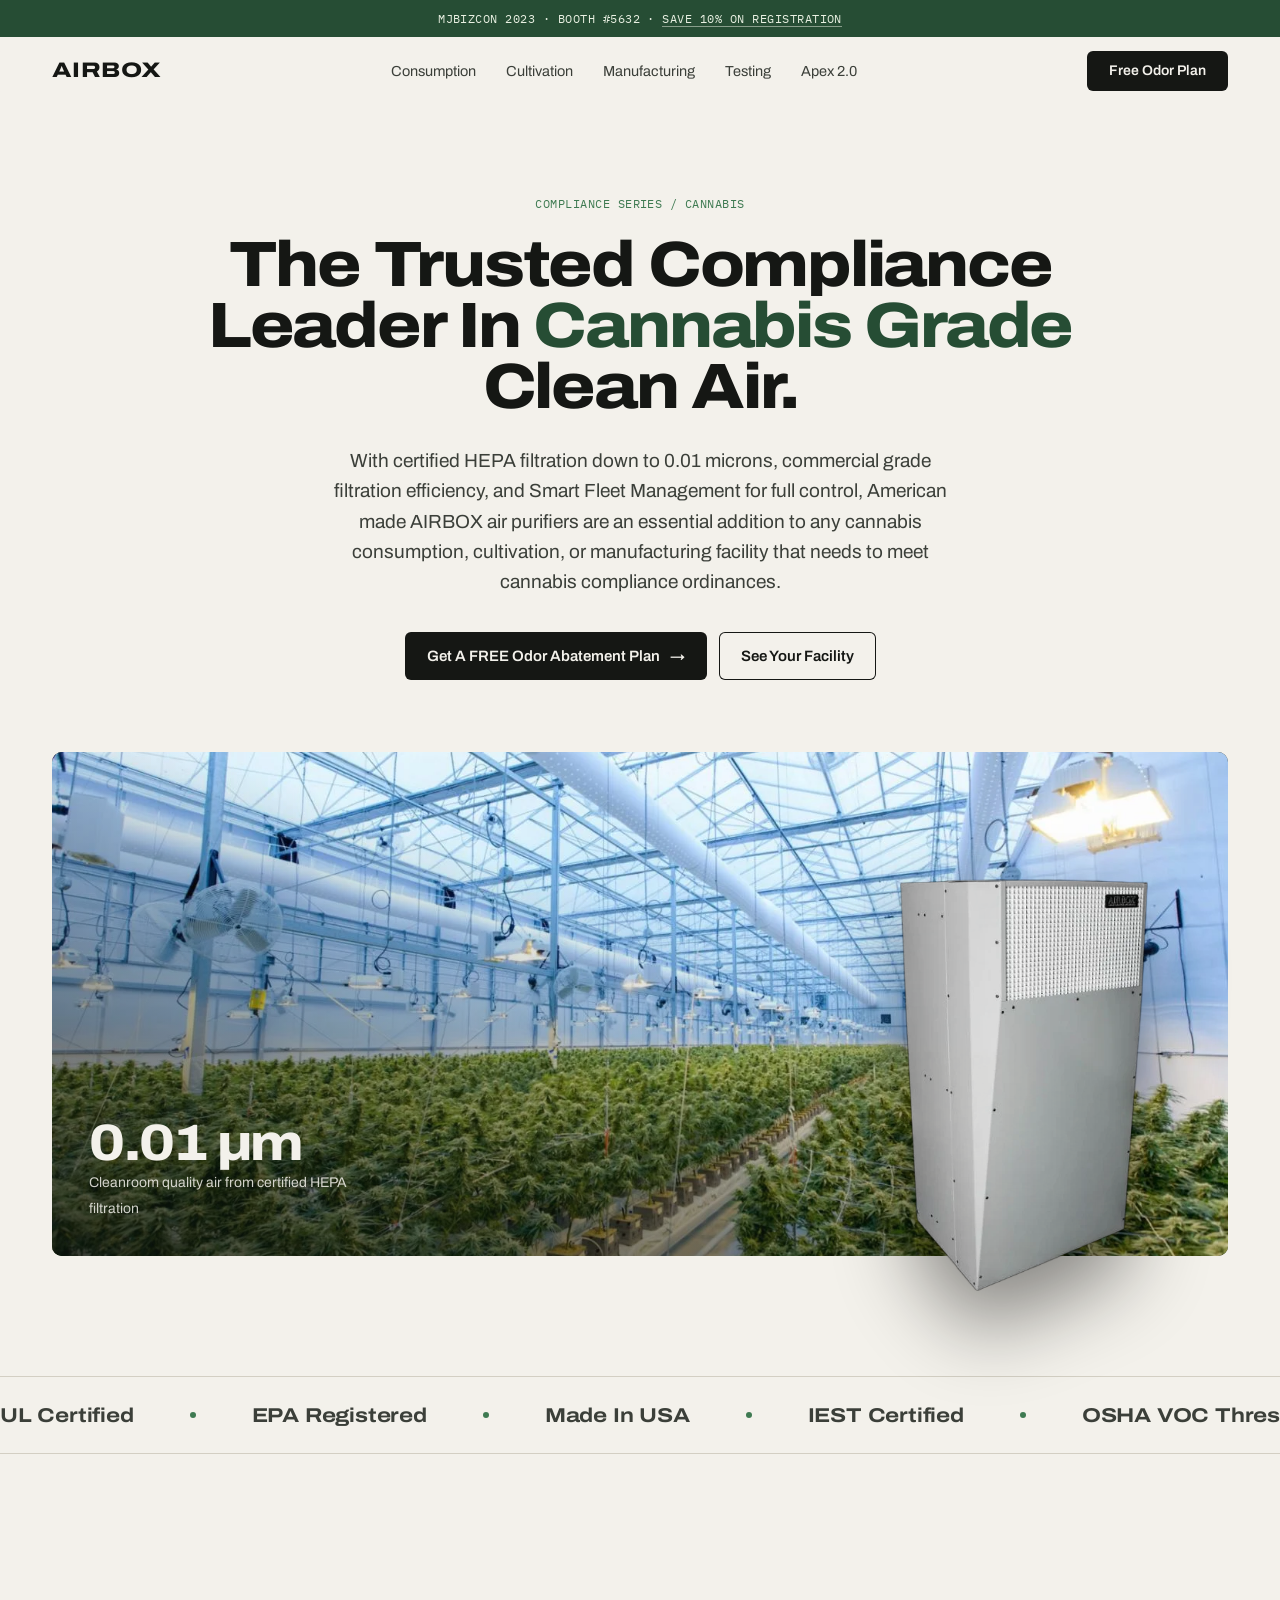
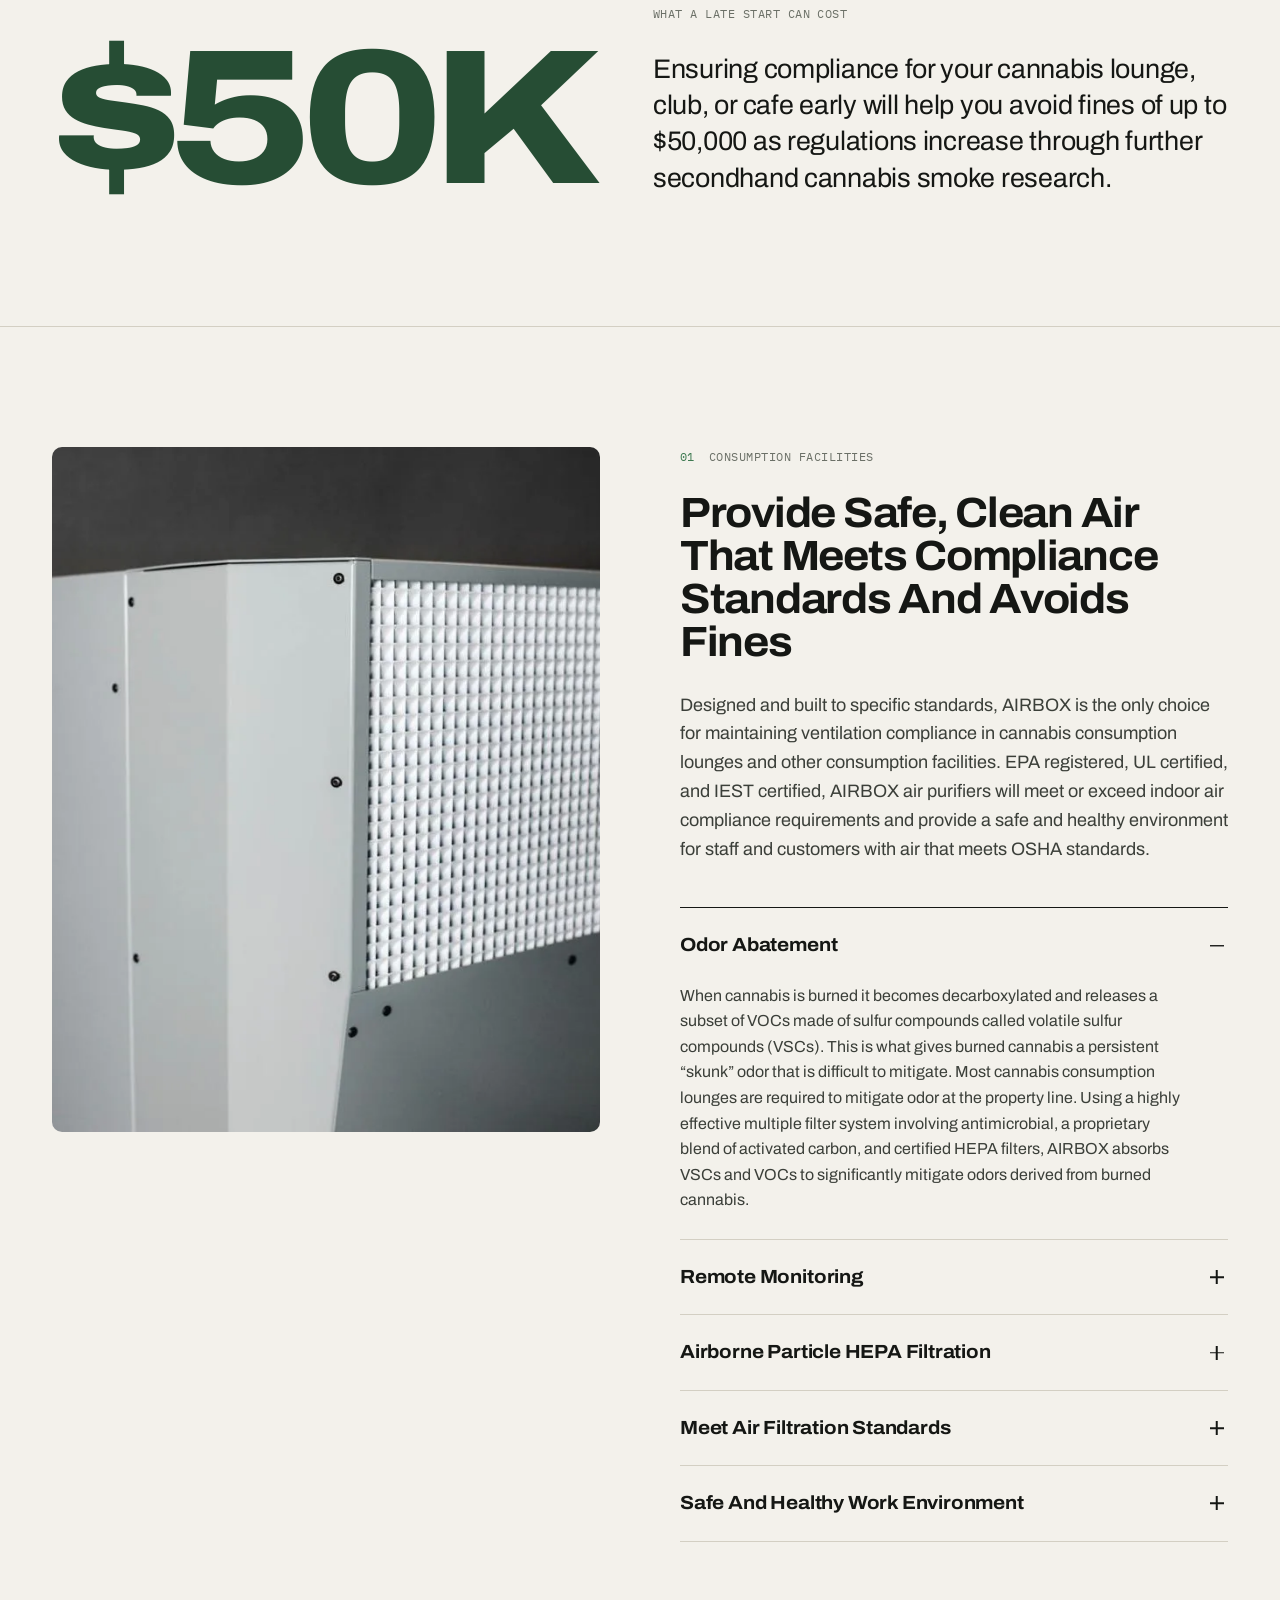
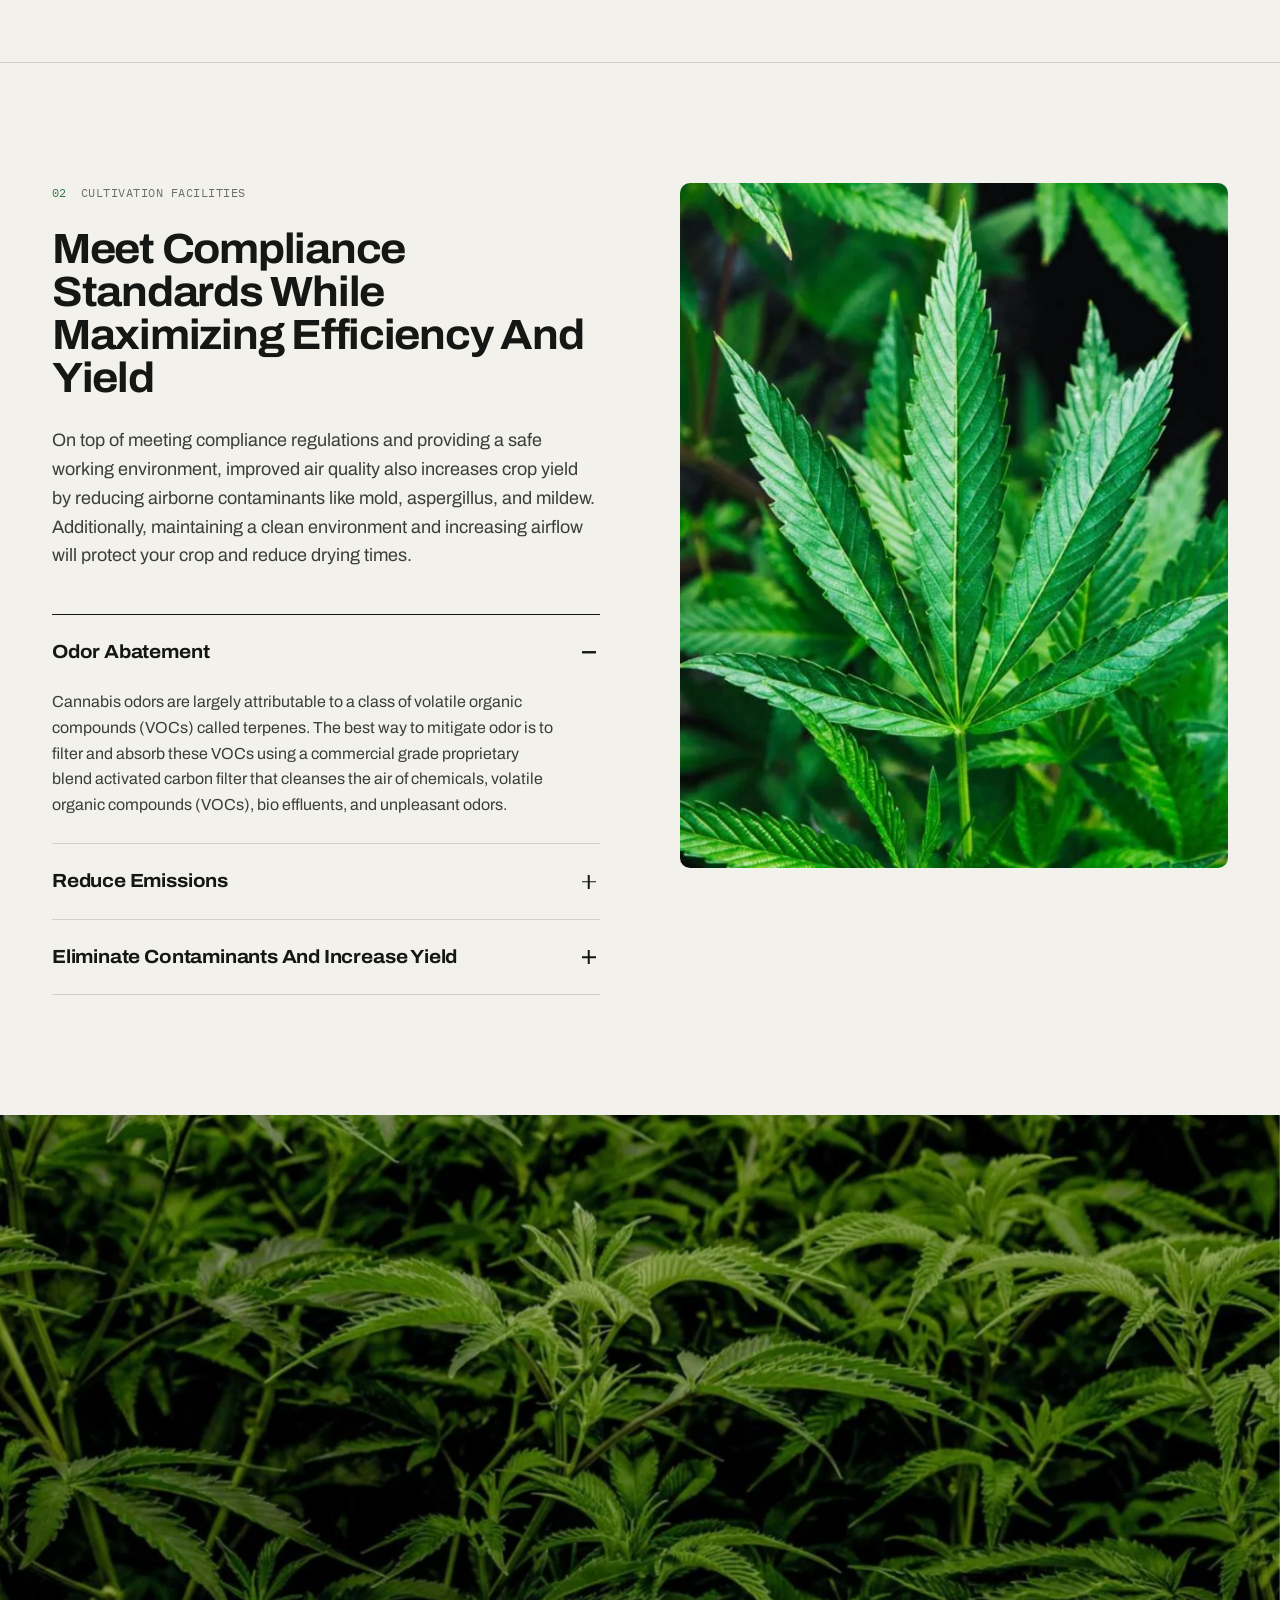
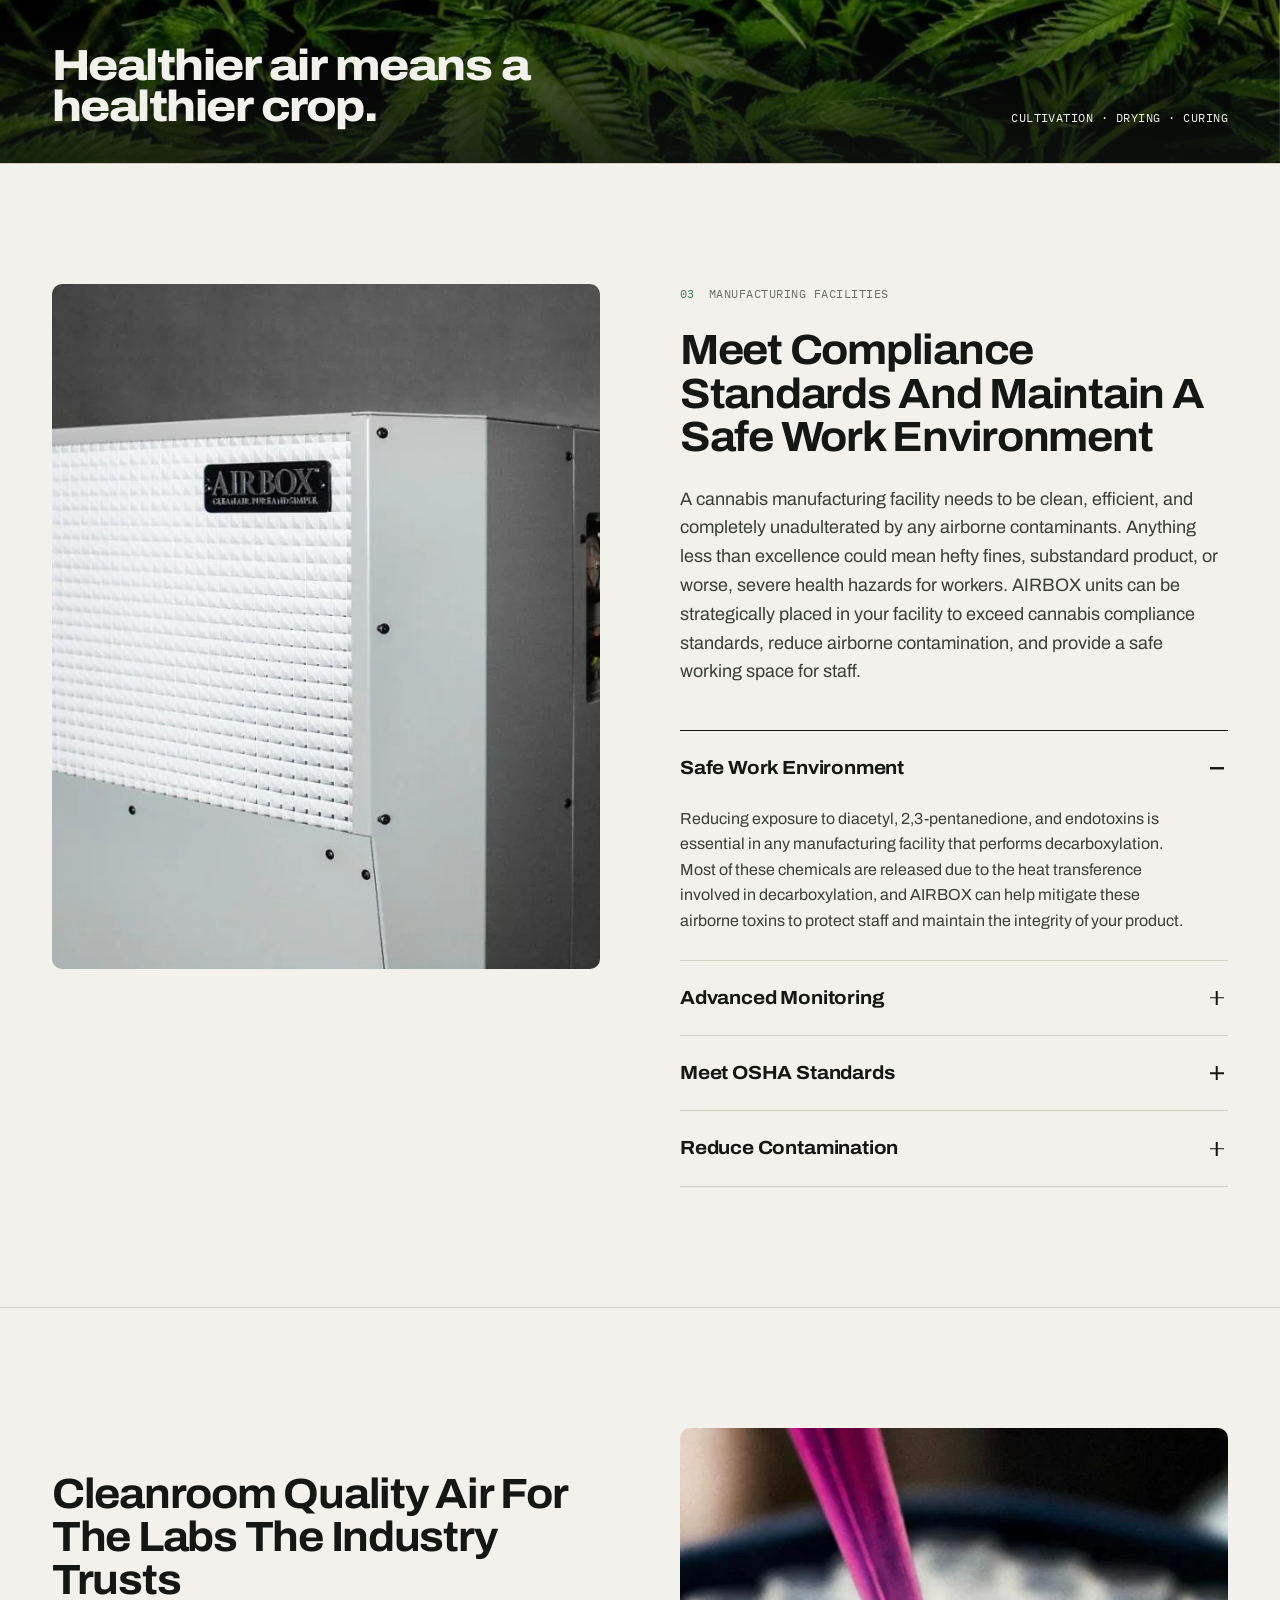
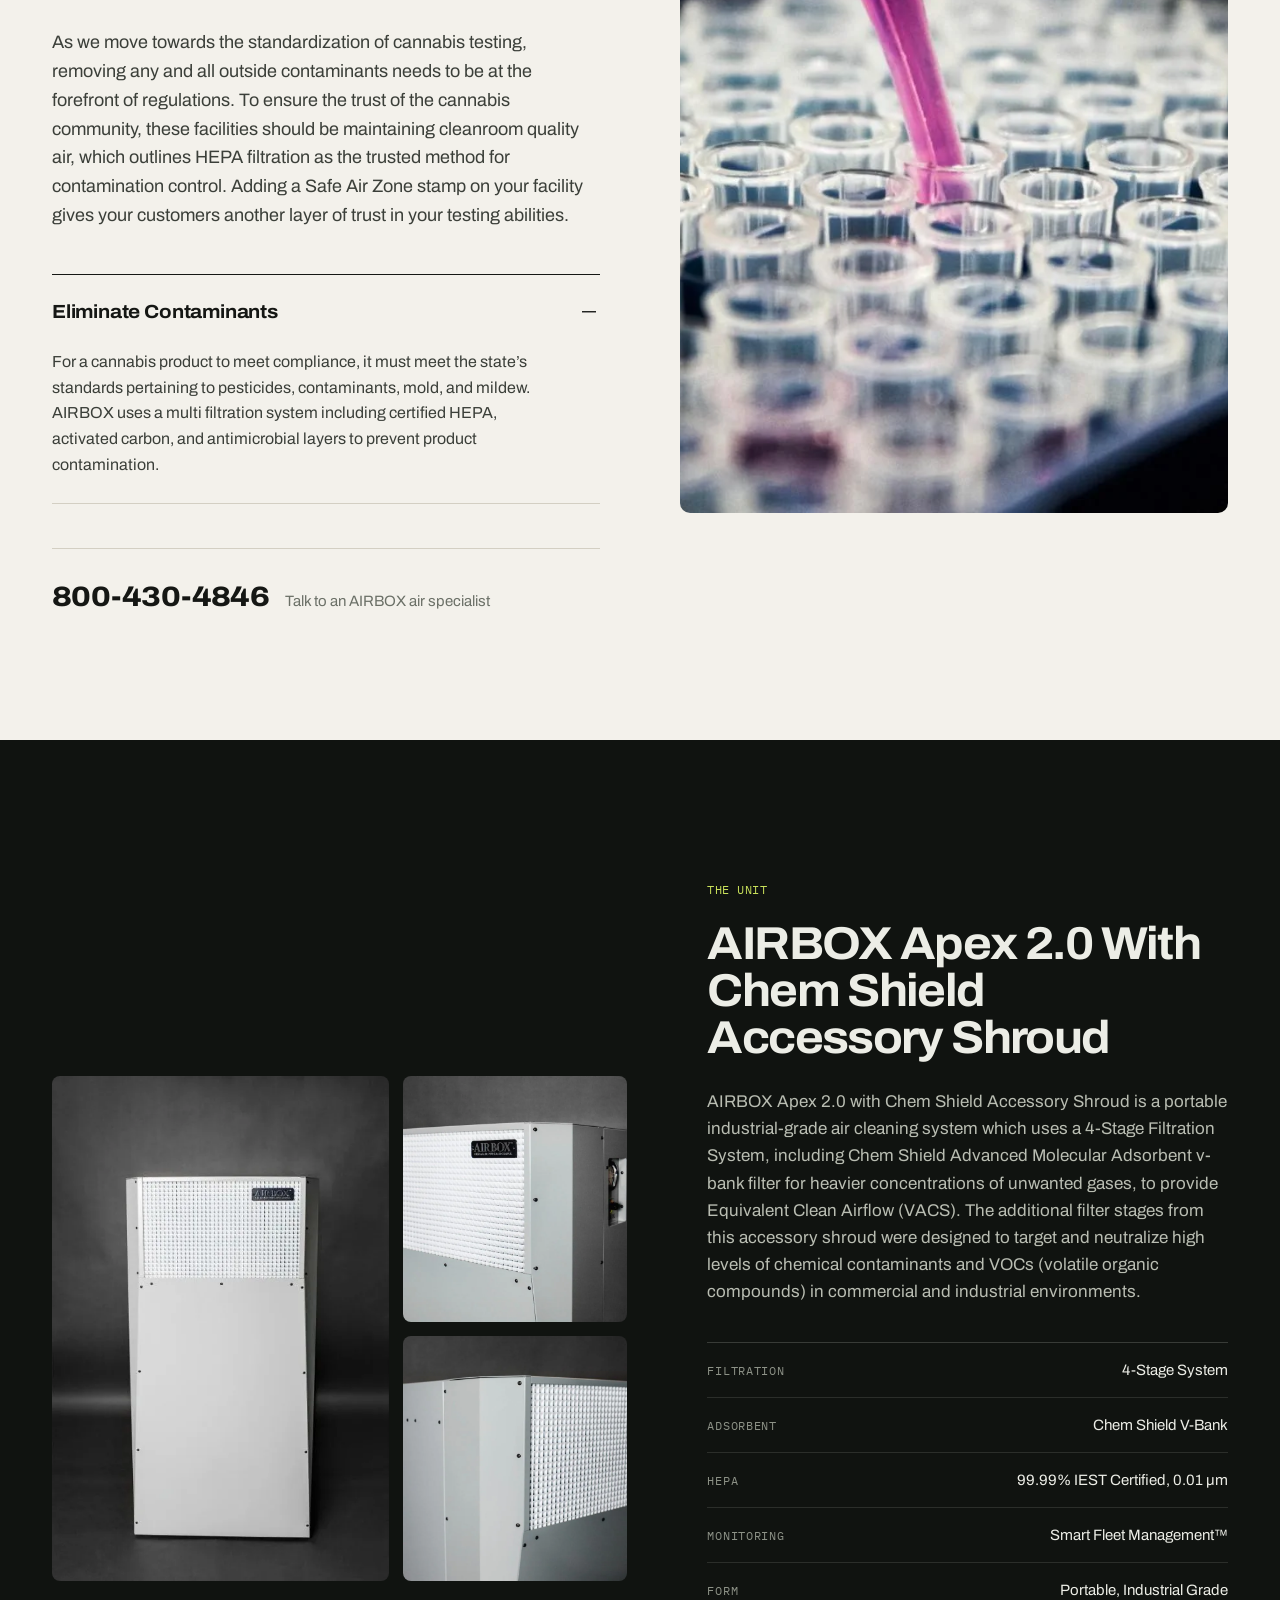
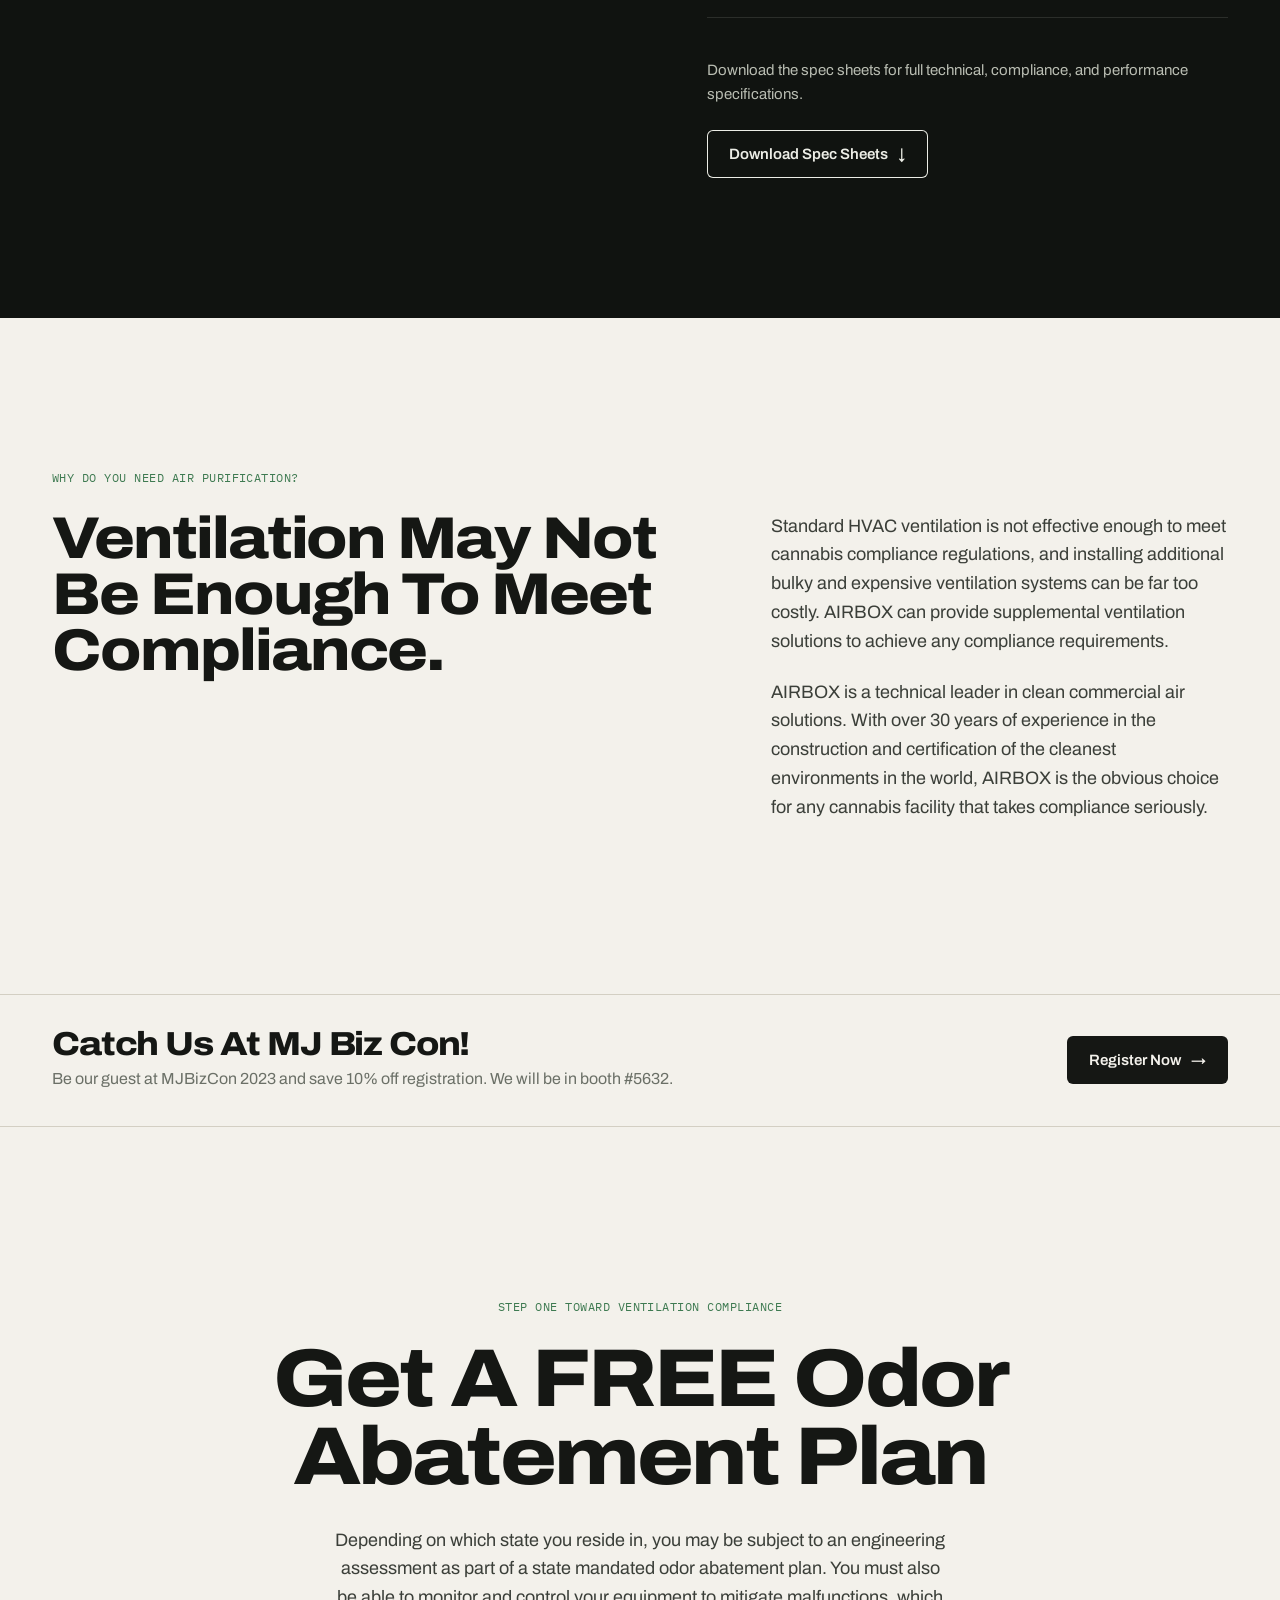
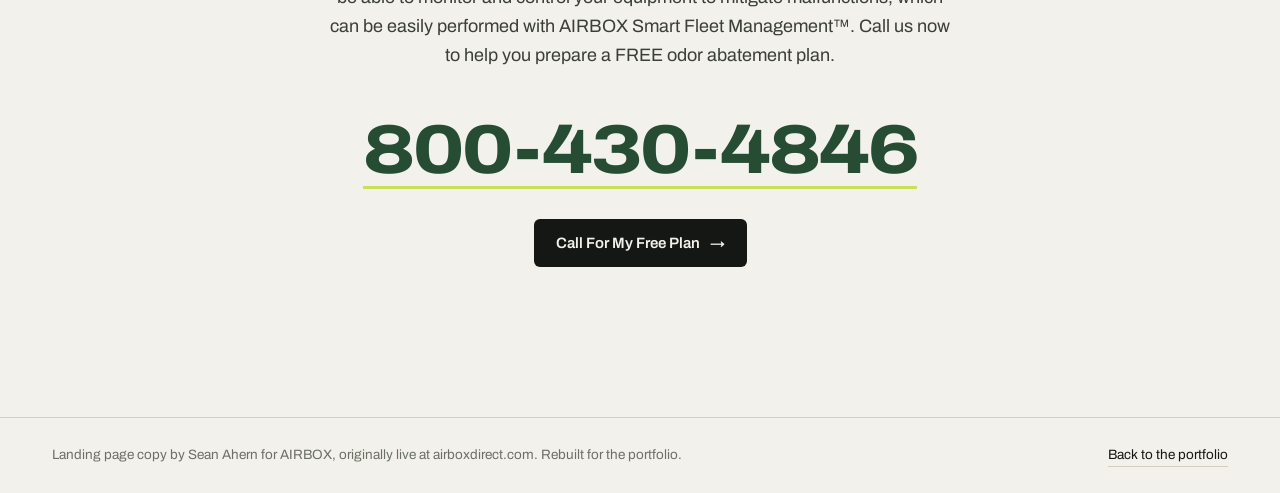
==== commit 94ac448d: "Redesign AIRBOX page: editorial layout, Archivo and Plex Mono, no grid boxes Co-Authored-By: Claude " ====
--- a/work/airbox/index.html
+++ b/work/airbox/index.html
@@ -8,325 +8,338 @@
 <link rel="icon" type="image/png" href="../../favicon.png">
 <link rel="preconnect" href="https://fonts.googleapis.com">
 <link rel="preconnect" href="https://fonts.gstatic.com" crossorigin>
-<link href="https://fonts.googleapis.com/css2?family=Fraunces:opsz,wght@9..144,400;9..144,500;9..144,600&family=Inter:wght@400;500;600;700&display=swap" rel="stylesheet">
+<link href="https://fonts.googleapis.com/css2?family=Archivo:wdth,wght@62..125,400;62..125,500;62..125,600;62..125,700;62..125,800&family=IBM+Plex+Mono:wght@400;500&display=swap" rel="stylesheet">
 <style>
 :root{
-  --bg:#0A120E; --bg-2:#0F1A14; --panel:#13211A; --line:rgba(226,236,224,.12); --line-2:rgba(226,236,224,.22);
-  --cream:#ECEFE6; --muted:#A3B0A4; --dim:#76857A; --leaf:#8DBF6A; --leaf-2:#B9DB8F; --white:#FFFFFF;
-  --serif:"Fraunces",Georgia,serif; --sans:"Inter",-apple-system,system-ui,sans-serif;
-  --ease:cubic-bezier(.16,1,.3,1);
+  --paper:#F3F1EB; --paper-2:#E9E6DD; --ink:#151714; --ink-2:#3B3F39; --muted:#6B7067; --rule:#D3CFC3;
+  --green:#264D34; --green-2:#3E7A51; --lime:#C8E05A; --night:#101310;
+  --sans:"Archivo","Helvetica Neue",Arial,sans-serif; --mono:"IBM Plex Mono",ui-monospace,Menlo,monospace;
+  --ease:cubic-bezier(.22,1,.36,1);
 }
 *{margin:0;padding:0;box-sizing:border-box}
-html{scroll-behavior:smooth;scroll-padding-top:80px}
-body{background:var(--bg);color:var(--cream);font-family:var(--sans);line-height:1.65;-webkit-font-smoothing:antialiased;overflow-x:hidden}
+html{scroll-behavior:smooth;scroll-padding-top:70px}
+body{background:var(--paper);color:var(--ink);font-family:var(--sans);font-stretch:100%;line-height:1.6;-webkit-font-smoothing:antialiased;overflow-x:hidden}
 img{max-width:100%;display:block}
 a{color:inherit;text-decoration:none}
-.wrap{max-width:1200px;margin:0 auto;padding:0 28px}
-h1,h2,h3{font-family:var(--serif);font-weight:500;letter-spacing:-.02em;line-height:1.06}
-::selection{background:var(--leaf);color:var(--bg)}
-
-/* Nav */
-.nav{position:fixed;inset:0 0 auto 0;z-index:50;display:flex;align-items:center;justify-content:space-between;padding:18px 32px;transition:background .4s var(--ease),border-color .4s var(--ease);border-bottom:1px solid transparent}
-.nav.solid{background:rgba(10,18,14,.82);backdrop-filter:blur(14px);-webkit-backdrop-filter:blur(14px);border-color:var(--line)}
-.logo{font-family:var(--serif);font-size:24px;font-weight:600;letter-spacing:.06em;display:flex;align-items:baseline;gap:12px}
-.logo small{font-family:var(--sans);font-size:11px;font-weight:600;letter-spacing:.2em;text-transform:uppercase;color:var(--leaf)}
-.nav-links{display:flex;gap:28px;align-items:center;font-size:14px;color:var(--muted)}
-.nav-links a:hover{color:var(--cream)}
-.btn{display:inline-flex;align-items:center;gap:10px;padding:14px 24px;border-radius:999px;font-weight:600;font-size:14.5px;transition:transform .45s var(--ease),background .3s,color .3s,box-shadow .45s var(--ease)}
-.btn-leaf{background:var(--leaf);color:#0A120E}
-.btn-leaf:hover{background:var(--leaf-2);transform:translateY(-2px);box-shadow:0 18px 40px -18px rgba(141,191,106,.8)}
-.btn-line{border:1px solid var(--line-2);color:var(--cream)}
-.btn-line:hover{border-color:var(--cream);transform:translateY(-2px)}
-.btn svg{transition:transform .45s var(--ease)}
-.btn:hover svg{transform:translateX(4px)}
-@media(max-width:860px){.nav-links a:not(.btn){display:none}.nav{padding:12px 16px}.logo small{display:none}.nav .btn{padding:10px 16px;font-size:13px}}
+.wrap{max-width:1240px;margin:0 auto;padding:0 32px}
+@media(max-width:600px){.wrap{padding:0 20px}}
+.mono{font-family:var(--mono);font-size:12px;letter-spacing:.04em;text-transform:uppercase}
+h1,h2,h3{font-weight:800;font-stretch:112%;letter-spacing:-.035em;line-height:.95}
+
+/* Announcement + nav */
+.ann{background:var(--green);color:#E9F0E2;text-align:center;padding:9px 16px}
+.ann a{border-bottom:1px solid rgba(233,240,226,.5)}
+.nav{position:sticky;top:0;z-index:30;background:rgba(243,241,235,.88);backdrop-filter:blur(12px);-webkit-backdrop-filter:blur(12px);border-bottom:1px solid transparent;transition:border-color .3s}
+.nav.solid{border-color:var(--rule)}
+.nav .wrap{display:flex;align-items:center;justify-content:space-between;height:68px}
+.logo{font-weight:800;font-stretch:125%;font-size:21px;letter-spacing:.02em}
+.links{display:flex;gap:30px;font-size:14.5px;color:var(--ink-2)}
+.links a{position:relative}
+.links a::after{content:"";position:absolute;left:0;right:0;bottom:-4px;height:1px;background:var(--ink);transform:scaleX(0);transform-origin:right;transition:transform .4s var(--ease)}
+.links a:hover::after{transform:scaleX(1);transform-origin:left}
+.btn{display:inline-flex;align-items:center;gap:10px;height:48px;padding:0 22px;border-radius:6px;font-weight:600;font-size:15px;transition:background .25s,color .25s,transform .4s var(--ease)}
+.btn-ink{background:var(--ink);color:var(--paper)}
+.btn-ink:hover{background:var(--green)}
+.btn-ghost{color:var(--ink);box-shadow:inset 0 0 0 1px var(--ink)}
+.btn-ghost:hover{background:var(--ink);color:var(--paper)}
+.btn .ar{transition:transform .4s var(--ease)}
+.btn:hover .ar{transform:translateX(4px)}
+.nav .btn{height:40px;font-size:14px}
+@media(max-width:900px){.links{display:none}}
 
 /* Hero */
-.hero{position:relative;min-height:100vh;display:flex;align-items:center;padding:140px 0 90px;overflow:hidden}
-.hero-bg{position:absolute;inset:-6% 0 0 0;background:url(leaves-dark.webp) center/cover no-repeat;transform:scale(1.08);animation:drift 22s ease-in-out infinite alternate}
-@keyframes drift{to{transform:scale(1.14) translate(-1.5%,1%)}}
-.hero::after{content:"";position:absolute;inset:0;background:linear-gradient(90deg,rgba(10,18,14,.96) 0%,rgba(10,18,14,.86) 42%,rgba(10,18,14,.45) 100%),linear-gradient(0deg,var(--bg) 0%,transparent 30%)}
-.hero .wrap{position:relative;z-index:2;display:grid;grid-template-columns:1.4fr .6fr;gap:40px;align-items:center;width:100%}
-.kicker{display:inline-flex;align-items:center;gap:10px;font-size:12px;font-weight:600;letter-spacing:.22em;text-transform:uppercase;color:var(--leaf);margin-bottom:26px}
-.kicker::before{content:"";width:28px;height:1px;background:currentColor}
-.hero h1{font-size:clamp(40px,5.2vw,72px);max-width:17ch}
-.hero h1 em{font-style:italic;color:var(--leaf-2)}
-.hero .sub{font-size:clamp(16px,1.6vw,19px);color:var(--muted);max-width:56ch;margin:26px 0 34px}
-.hero .sub b{color:var(--cream);font-weight:600}
-.hero-cta{display:flex;gap:12px;flex-wrap:wrap}
-.certs{display:flex;flex-wrap:wrap;gap:10px;margin-top:44px}
-.cert{display:flex;align-items:center;gap:8px;font-size:12.5px;font-weight:600;letter-spacing:.06em;text-transform:uppercase;padding:9px 14px;border:1px solid var(--line-2);border-radius:999px;background:rgba(10,18,14,.5);backdrop-filter:blur(6px)}
-.cert svg{width:14px;height:14px;color:var(--leaf)}
-.unit{position:relative;justify-self:center}
-.unit img{width:min(330px,70vw);height:auto;filter:drop-shadow(0 50px 60px rgba(0,0,0,.7));animation:float 7s ease-in-out infinite}
-.unit::before{content:"";position:absolute;left:50%;bottom:-6%;width:120%;height:60%;transform:translateX(-50%);background:radial-gradient(closest-side,rgba(141,191,106,.28),transparent);filter:blur(10px)}
-@keyframes float{0%,100%{transform:translateY(0)}50%{transform:translateY(-14px)}}
-.unit .tag{position:absolute;left:-38px;bottom:12%;background:rgba(19,33,26,.85);border:1px solid var(--line-2);backdrop-filter:blur(8px);border-radius:12px;padding:12px 14px;font-size:12px;line-height:1.35;color:var(--muted);max-width:170px}
-.unit .tag b{display:block;font-family:var(--serif);font-size:22px;color:var(--cream);font-weight:500}
-@media(max-width:900px){.hero .wrap{grid-template-columns:1fr}.unit{order:0;margin-top:10px}.unit img{width:150px}.unit .tag{display:none}.hero{padding-top:110px;min-height:auto}}
-@media(max-width:600px){.prod-shots{grid-auto-rows:150px}}
-
-/* Proof strip */
-.proof{border-top:1px solid var(--line);border-bottom:1px solid var(--line);background:var(--bg-2)}
-.proof .wrap{display:grid;grid-template-columns:repeat(4,1fr)}
-.pf{padding:28px 22px;border-left:1px solid var(--line)}
-.pf:first-child{border-left:0;padding-left:0}
-.pf b{display:block;font-family:var(--serif);font-size:20px;font-weight:500;margin-bottom:4px}
-.pf span{font-size:13.5px;color:var(--muted)}
-@media(max-width:800px){.proof .wrap{grid-template-columns:1fr 1fr}.pf{padding:22px 14px}.pf:nth-child(3){border-left:0;padding-left:0}.pf:nth-child(n+3){border-top:1px solid var(--line)}}
-
-/* Facility switcher */
-.switch{position:sticky;top:var(--navh,72px);z-index:40;background:rgba(10,18,14,.9);backdrop-filter:blur(12px);border-bottom:1px solid var(--line)}
-.switch .wrap{display:flex;gap:6px;overflow-x:auto;padding-top:12px;padding-bottom:12px;scrollbar-width:none}
-.switch a{flex:none;font-size:13.5px;font-weight:600;color:var(--muted);padding:9px 16px;border-radius:999px;border:1px solid transparent;transition:.3s var(--ease)}
-.switch a:hover{color:var(--cream)}
-.switch a.on{color:var(--bg);background:var(--cream)}
-
-/* Sections */
-section{position:relative;padding:130px 0}
-@media(max-width:700px){section{padding:90px 0}}
-.label{font-size:12px;font-weight:600;letter-spacing:.22em;text-transform:uppercase;color:var(--leaf);display:flex;align-items:center;gap:12px;margin-bottom:20px}
-.label i{font-style:normal;font-family:var(--serif);font-size:15px;letter-spacing:0;color:var(--dim)}
-.h2{font-size:clamp(32px,4.4vw,58px);max-width:20ch}
-.lead{font-size:18px;color:var(--muted);max-width:62ch;margin-top:22px}
-.split{display:grid;grid-template-columns:1fr 1fr;gap:64px;align-items:center}
-@media(max-width:900px){.split{grid-template-columns:1fr;gap:36px}}
-.photo{position:relative;border-radius:14px;overflow:hidden;border:1px solid var(--line)}
-.photo img{width:100%;height:100%;object-fit:cover;transform:scale(1.06);transition:transform 1.6s var(--ease)}
-.photo.in img{transform:scale(1)}
-.photo figcaption{position:absolute;left:16px;bottom:16px;font-size:11.5px;letter-spacing:.12em;text-transform:uppercase;color:var(--cream);background:rgba(10,18,14,.7);backdrop-filter:blur(6px);padding:7px 12px;border-radius:999px}
-
-.callout{margin-top:34px;display:flex;gap:18px;align-items:center;padding:22px 24px;border:1px solid var(--line-2);border-radius:14px;background:linear-gradient(135deg,rgba(141,191,106,.12),rgba(141,191,106,0))}
-.callout b{font-family:var(--serif);font-size:40px;font-weight:500;color:var(--leaf-2);line-height:1;white-space:nowrap}
-.callout p{font-size:14.5px;color:var(--muted)}
-
-.feats{display:grid;grid-template-columns:repeat(3,1fr);gap:1px;background:var(--line);border:1px solid var(--line);border-radius:16px;overflow:hidden;margin-top:70px}
-.feats.two{grid-template-columns:repeat(2,1fr)}
-.feat{background:var(--bg);padding:34px 30px;transition:background .5s var(--ease)}
-.feat:hover{background:var(--panel)}
-.feat .n{font-family:var(--serif);font-size:14px;color:var(--leaf)}
-.feat h3{font-family:var(--sans);font-size:15px;font-weight:700;letter-spacing:.1em;text-transform:uppercase;margin:14px 0 12px}
-.feat p{font-size:15px;color:var(--muted)}
-@media(max-width:900px){.feats,.feats.two{grid-template-columns:1fr}}
-
-.band{position:relative;overflow:hidden}
-.band-bg{position:absolute;inset:-18% 0;background-size:cover;background-position:center;will-change:transform}
-.band::after{content:"";position:absolute;inset:0;background:linear-gradient(180deg,var(--bg) 0%,rgba(10,18,14,.55) 22%,rgba(10,18,14,.55) 78%,var(--bg) 100%)}
-.band .wrap{position:relative;z-index:2}
-.band.tight{padding:170px 0}
-
-/* Product */
-.product{background:var(--bg-2);border-top:1px solid var(--line);border-bottom:1px solid var(--line)}
-.prod-grid{display:grid;grid-template-columns:.85fr 1.15fr;gap:60px;align-items:center}
-.prod-shots{display:grid;grid-template-columns:1fr 1fr;grid-auto-rows:220px;gap:14px}
-.prod-shots .photo{aspect-ratio:auto !important;height:100%}
-.prod-shots .photo:first-child{grid-row:span 2}
-.spec{display:flex;flex-wrap:wrap;gap:8px;margin:26px 0 30px}
-.spec span{font-size:12.5px;font-weight:600;padding:8px 13px;border-radius:999px;border:1px solid var(--line-2);color:var(--cream)}
-@media(max-width:900px){.prod-grid{grid-template-columns:1fr}}
-
-/* Event */
-.event{display:flex;justify-content:space-between;align-items:center;gap:30px;flex-wrap:wrap;padding:40px 44px;border:1px solid var(--line-2);border-radius:18px;background:var(--panel)}
-.event h3{font-size:clamp(26px,3vw,36px)}
-.event p{color:var(--muted);margin-top:8px;max-width:52ch}
-.booth{font-family:var(--serif);font-size:15px;color:var(--leaf-2)}
-
-/* Final CTA */
-.final{text-align:center}
-.final .h2{margin:0 auto}
-.final .lead{margin-left:auto;margin-right:auto}
-.phone{display:block;font-family:var(--serif);font-size:clamp(34px,5vw,60px);margin:38px 0 26px;color:var(--cream);letter-spacing:-.01em;transition:color .3s}
-.phone:hover{color:var(--leaf-2)}
-
-footer{border-top:1px solid var(--line);padding:30px 0;font-size:13px;color:var(--dim)}
+.hero{padding:88px 0 0;text-align:center}
+.hero .mono{color:var(--green-2)}
+.hero h1{font-size:clamp(40px,5vw,80px);margin:22px auto 0}
+.hero h1 .hl{font-style:normal;color:var(--green)}
+.hero p{font-size:clamp(17px,1.5vw,19px);color:var(--ink-2);max-width:58ch;margin:28px auto 0}
+.hero .ctas{display:flex;gap:12px;justify-content:center;flex-wrap:wrap;margin-top:34px}
+.stage{position:relative;margin:72px auto 0;max-width:1240px;padding:0 32px}
+.stage .shot{position:relative;border-radius:10px;overflow:hidden;aspect-ratio:21/9;background:#1d2a1f}
+.stage .shot::after{content:"";position:absolute;inset:0;background:linear-gradient(20deg,rgba(12,18,13,.78) 0%,rgba(12,18,13,.35) 35%,transparent 60%)}
+.stage .shot img{width:100%;height:100%;object-fit:cover;transform:scale(1.08);transition:transform 2.4s var(--ease)}
+.stage.in .shot img{transform:scale(1)}
+.stage .unit{position:absolute;right:9%;bottom:-7%;width:min(20%,260px);height:auto;filter:drop-shadow(0 40px 40px rgba(0,0,0,.45));transform:translateY(40px);opacity:0;transition:transform 1.4s var(--ease) .3s,opacity 1.4s var(--ease) .3s}
+.stage.in .unit{transform:none;opacity:1}
+.stage .note{z-index:2;position:absolute;left:calc(32px + 3%);bottom:7%;color:#F3F1EB;text-align:left;max-width:300px}
+.stage .note b{display:block;font-size:clamp(30px,4vw,54px);font-weight:800;font-stretch:112%;letter-spacing:-.03em;line-height:1}
+.stage .note span{font-size:14px;opacity:.85}
+@media(max-width:700px){.stage{padding:0 20px}.stage .shot{aspect-ratio:4/5}.stage .unit{width:34%;right:7%;bottom:-5%}.stage .note{left:36px;bottom:7%;max-width:52%}}
+
+/* Cert line */
+.certline{margin-top:120px;border-top:1px solid var(--rule);border-bottom:1px solid var(--rule);overflow:hidden;white-space:nowrap}
+.marq{display:inline-flex;gap:56px;padding:22px 0;animation:marq 30s linear infinite}
+.marq span{font-weight:700;font-stretch:118%;font-size:20px;letter-spacing:-.01em;color:var(--ink-2);display:inline-flex;align-items:center;gap:56px}
+.marq span::after{content:"";width:6px;height:6px;border-radius:50%;background:var(--green-2)}
+@keyframes marq{to{transform:translateX(-50%)}}
+
+/* Statement */
+.statement{padding:150px 0 130px}
+.statement .row{display:grid;grid-template-columns:5fr 7fr;gap:60px;align-items:end}
+.big{font-size:clamp(84px,15vw,220px);font-weight:800;font-stretch:118%;letter-spacing:-.06em;line-height:.8;color:var(--green)}
+.statement p{font-size:clamp(20px,2.1vw,28px);line-height:1.35;letter-spacing:-.01em;color:var(--ink)}
+.statement .mono{color:var(--muted);margin-bottom:28px;display:block}
+@media(max-width:860px){.statement .row{grid-template-columns:1fr;gap:28px}}
+
+/* Facility rows */
+.fac{padding:120px 0;border-top:1px solid var(--rule)}
+.fac .row{display:grid;grid-template-columns:1fr 1fr;gap:80px;align-items:start}
+.fac.flip .media{order:2}
+.fac .media{position:sticky;top:110px;border-radius:10px;overflow:hidden;aspect-ratio:4/5;background:var(--paper-2)}
+.fac .media img{width:100%;height:100%;object-fit:cover}
+.fac .idx{display:flex;gap:14px;align-items:center;color:var(--muted);margin-bottom:26px}
+.fac .idx i{font-style:normal;color:var(--green-2)}
+.fac h2{font-size:clamp(30px,3.3vw,48px);font-weight:700;font-stretch:106%;letter-spacing:-.03em;line-height:1.02}
+.fac .lede{font-size:18px;color:var(--ink-2);margin:26px 0 44px;max-width:56ch}
+.acc{border-top:1px solid var(--ink)}
+.acc details{border-bottom:1px solid var(--rule)}
+.acc summary{list-style:none;cursor:pointer;display:flex;justify-content:space-between;align-items:center;gap:20px;padding:22px 0;font-weight:700;font-stretch:108%;font-size:19px;letter-spacing:-.01em}
+.acc summary::-webkit-details-marker{display:none}
+.acc summary .pm{flex:none;width:22px;height:22px;position:relative}
+.acc summary .pm::before,.acc summary .pm::after{content:"";position:absolute;left:50%;top:50%;width:14px;height:1.5px;background:var(--ink);transform:translate(-50%,-50%);transition:transform .4s var(--ease)}
+.acc summary .pm::after{transform:translate(-50%,-50%) rotate(90deg)}
+.acc details[open] summary .pm::after{transform:translate(-50%,-50%) rotate(0)}
+.acc .body{overflow:hidden;color:var(--ink-2);font-size:16px}
+.acc .body p{padding:0 40px 26px 0}
+.acc summary:hover{color:var(--green)}
+.callnum{display:flex;gap:16px;align-items:baseline;margin-top:44px;padding-top:26px;border-top:1px solid var(--rule);color:var(--muted);font-size:15px}
+.callnum b{font-size:28px;font-weight:800;font-stretch:112%;color:var(--ink);letter-spacing:-.02em}
+@media(max-width:900px){.fac{padding:80px 0}.fac .row{grid-template-columns:1fr;gap:36px}.fac.flip .media{order:0}.fac .media{position:relative;top:0;aspect-ratio:16/11}}
+
+/* Wide photo break */
+.break{position:relative;height:72vh;min-height:420px;overflow:hidden}
+.break img{position:absolute;inset:-12% 0;width:100%;height:124%;object-fit:cover;will-change:transform}
+.break .cap{position:absolute;left:0;right:0;bottom:0;padding:36px 0;background:linear-gradient(0deg,rgba(16,19,16,.75),transparent);color:#F3F1EB}
+.break .cap .wrap{display:flex;justify-content:space-between;gap:20px;flex-wrap:wrap;align-items:flex-end}
+.break .cap h3{font-size:clamp(28px,3.4vw,46px);max-width:18ch}
+
+/* Product spotlight */
+.spot{background:var(--night);color:#ECEDE6;padding:140px 0}
+.spot .row{display:grid;grid-template-columns:1.05fr .95fr;gap:80px;align-items:center}
+.spot .pics{display:grid;grid-template-columns:3fr 2fr;gap:14px}
+.spot .pics img{border-radius:8px;width:100%;height:100%;object-fit:cover}
+.spot .pics .tall{grid-row:span 2;aspect-ratio:2/3}
+.spot .pics .sq{aspect-ratio:1}
+.spot .mono{color:var(--lime)}
+.spot h2{font-size:clamp(32px,3.6vw,54px);font-weight:700;font-stretch:106%;line-height:1.02;margin:22px 0 26px}
+.spot p{color:#B9BDB2;font-size:17px}
+.specs{margin:36px 0 40px;border-top:1px solid rgba(236,237,230,.18)}
+.specs div{display:flex;justify-content:space-between;gap:20px;padding:15px 0;border-bottom:1px solid rgba(236,237,230,.12);font-size:15px}
+.specs div span:first-child{font-family:var(--mono);font-size:12px;text-transform:uppercase;letter-spacing:.06em;color:#8D9287;padding-top:3px}
+.spot .btn-ghost{color:#ECEDE6;box-shadow:inset 0 0 0 1px #ECEDE6}
+.spot .btn-ghost:hover{background:#ECEDE6;color:var(--night)}
+@media(max-width:900px){.spot{padding:90px 0}.spot .row{grid-template-columns:1fr;gap:44px}}
+
+/* Why */
+.why{padding:150px 0}
+.why .row{display:grid;grid-template-columns:7fr 5fr;gap:80px}
+.why h2{font-size:clamp(36px,4.6vw,68px)}
+.why p{font-size:18px;color:var(--ink-2);margin-bottom:22px}
+.why .mono{color:var(--green-2);display:block;margin-bottom:24px}
+@media(max-width:900px){.why{padding:90px 0}.why .row{grid-template-columns:1fr;gap:30px}}
+
+/* Event strip */
+.event{border-top:1px solid var(--rule);border-bottom:1px solid var(--rule);padding:34px 0}
+.event .wrap{display:flex;justify-content:space-between;align-items:center;gap:24px;flex-wrap:wrap}
+.event h3{font-size:clamp(24px,2.6vw,34px)}
+.event p{color:var(--muted);margin-top:6px}
+
+/* Final */
+.final{padding:170px 0 150px;text-align:center}
+.final .mono{color:var(--green-2)}
+.final h2{font-size:clamp(42px,6.4vw,100px);max-width:13ch;margin:24px auto 0}
+.final p{font-size:18px;color:var(--ink-2);max-width:62ch;margin:30px auto 0}
+.final .tel{display:inline-block;font-weight:800;font-stretch:118%;font-size:clamp(34px,5.4vw,72px);letter-spacing:-.03em;margin:44px 0 30px;color:var(--green);border-bottom:3px solid var(--lime);line-height:1.05}
+.final .tel:hover{color:var(--ink)}
+
+footer{border-top:1px solid var(--rule);padding:26px 0;color:var(--muted);font-size:13.5px}
 footer .wrap{display:flex;justify-content:space-between;gap:16px;flex-wrap:wrap}
-footer a{color:var(--muted);border-bottom:1px solid var(--line-2)}
-footer a:hover{color:var(--cream)}
+footer a{color:var(--ink);border-bottom:1px solid var(--rule)}
 
 /* Motion */
-.rv{opacity:0;transform:translateY(34px);transition:opacity 1.1s var(--ease),transform 1.1s var(--ease)}
-.rv.in{opacity:1;transform:none}
-.rv.d1{transition-delay:.1s}.rv.d2{transition-delay:.2s}.rv.d3{transition-delay:.3s}
-.hw{display:inline-block;overflow:hidden;vertical-align:bottom;padding-bottom:.1em}
-.hw>span{display:inline-block;transform:translateY(110%);transition:transform 1.2s var(--ease)}
-.ready .hw>span{transform:none}
-@media (prefers-reduced-motion: reduce){*{animation:none !important;transition:none !important}.rv{opacity:1;transform:none}.hw>span{transform:none}}
+.up{opacity:0;transform:translateY(28px);transition:opacity 1s var(--ease),transform 1s var(--ease)}
+.up.in{opacity:1;transform:none}
+.up.d1{transition-delay:.08s}.up.d2{transition-delay:.16s}.up.d3{transition-delay:.24s}
+.line{display:block;overflow:hidden}
+.line>span{display:block;transform:translateY(102%);transition:transform 1.1s var(--ease)}
+.ready .line>span{transform:none}
+@media (prefers-reduced-motion: reduce){*{animation:none !important;transition:none !important}.up{opacity:1;transform:none}.line>span{transform:none}.stage .unit{opacity:1;transform:none}}
 </style>
 </head>
 <body>
 
+<div class="ann mono">MJBizCon 2023 · Booth #5632 · <a href="#event">Save 10% on registration</a></div>
+
 <nav class="nav" id="nav">
-  <a href="#top" class="logo">AIRBOX <small>Compliance Series</small></a>
-  <div class="nav-links">
-    <a href="#consumption">Consumption</a>
-    <a href="#cultivation">Cultivation</a>
-    <a href="#manufacturing">Manufacturing</a>
-    <a href="#testing">Testing</a>
-    <a href="#plan" class="btn btn-leaf">Free Odor Abatement Plan</a>
+  <div class="wrap">
+    <a href="#top" class="logo">AIRBOX</a>
+    <div class="links">
+      <a href="#consumption">Consumption</a>
+      <a href="#cultivation">Cultivation</a>
+      <a href="#manufacturing">Manufacturing</a>
+      <a href="#testing">Testing</a>
+      <a href="#apex">Apex 2.0</a>
+    </div>
+    <a href="#plan" class="btn btn-ink">Free Odor Plan</a>
   </div>
 </nav>
 
 <header class="hero" id="top">
-  <div class="hero-bg" aria-hidden="true"></div>
-  <div class="wrap">
-    <div>
-      <div class="kicker">Cannabis Grade Clean Air</div>
-      <h1 id="h1">AIRBOX: The Trusted Compliance Leader In <em>Cannabis Grade</em> Clean Air Solutions.</h1>
-      <p class="sub rv d2">With certified HEPA filtration down to <b>0.01 microns</b>, commercial grade filtration efficiency, and Smart Fleet Management for full control, American made AIRBOX air purifiers are an essential addition to any cannabis consumption, cultivation, or manufacturing facility that needs to meet cannabis compliance ordinances.</p>
-      <div class="hero-cta rv d3">
-        <a href="#plan" class="btn btn-leaf">Get A FREE Odor Abatement Plan <svg width="16" height="16" viewBox="0 0 24 24" fill="none" stroke="currentColor" stroke-width="2.2"><path d="M5 12h14M13 6l6 6-6 6"/></svg></a>
-        <a href="#consumption" class="btn btn-line">Find Your Facility</a>
-      </div>
-      <div class="certs rv d3">
-        <span class="cert"><svg viewBox="0 0 24 24" fill="none" stroke="currentColor" stroke-width="2.4"><path d="M5 12l5 5 9-10"/></svg>UL Certified</span>
-        <span class="cert"><svg viewBox="0 0 24 24" fill="none" stroke="currentColor" stroke-width="2.4"><path d="M5 12l5 5 9-10"/></svg>EPA Registered</span>
-        <span class="cert"><svg viewBox="0 0 24 24" fill="none" stroke="currentColor" stroke-width="2.4"><path d="M5 12l5 5 9-10"/></svg>Made In USA</span>
-        <span class="cert"><svg viewBox="0 0 24 24" fill="none" stroke="currentColor" stroke-width="2.4"><path d="M5 12l5 5 9-10"/></svg>IEST Certified</span>
-      </div>
-    </div>
-    <div class="unit rv d2">
-      <img src="apex-cutout.webp" alt="AIRBOX commercial air purifier" width="350" height="581">
-      <div class="tag"><b>0.01 µm</b>Cleanroom quality air from certified HEPA filtration</div>
-    </div>
+  <div class="wrap">
+    <div class="mono up">Compliance Series / Cannabis</div>
+    <h1 id="h1"><span class="line"><span>The Trusted Compliance</span></span><span class="line"><span>Leader In <em class="hl">Cannabis Grade</em></span></span><span class="line"><span>Clean Air.</span></span></h1>
+    <p class="up d2">With certified HEPA filtration down to 0.01 microns, commercial grade filtration efficiency, and Smart Fleet Management for full control, American made AIRBOX air purifiers are an essential addition to any cannabis consumption, cultivation, or manufacturing facility that needs to meet cannabis compliance ordinances.</p>
+    <div class="ctas up d3">
+      <a href="#plan" class="btn btn-ink">Get A FREE Odor Abatement Plan <span class="ar">→</span></a>
+      <a href="#consumption" class="btn btn-ghost">See Your Facility</a>
+    </div>
+  </div>
+  <div class="stage" id="stage">
+    <div class="shot"><img src="cultivation.webp" alt="Commercial cannabis cultivation facility"></div>
+    <img class="unit" src="apex-cutout.webp" alt="AIRBOX commercial air purifier" width="350" height="581">
+    <div class="note"><b>0.01 µm</b><span>Cleanroom quality air from certified HEPA filtration</span></div>
   </div>
 </header>
 
-<div class="proof">
-  <div class="wrap">
-    <div class="pf rv"><b>OSHA thresholds</b><span>Meet OSHA thresholds for airborne VOCs</span></div>
-    <div class="pf rv d1"><b>Property line</b><span>Odor abatement at the property line</span></div>
-    <div class="pf rv d2"><b>0.01 micron</b><span>Cleanroom quality air</span></div>
-    <div class="pf rv d3"><b>Higher yield</b><span>Increase cultivation efficiency and yield with cleaner air</span></div>
+<div class="certline" aria-label="Certifications">
+  <div class="marq">
+    <span>UL Certified</span><span>EPA Registered</span><span>Made In USA</span><span>IEST Certified</span><span>OSHA VOC Thresholds</span><span>Odor Abatement At The Property Line</span>
+    <span>UL Certified</span><span>EPA Registered</span><span>Made In USA</span><span>IEST Certified</span><span>OSHA VOC Thresholds</span><span>Odor Abatement At The Property Line</span>
   </div>
 </div>
 
-<div class="switch" id="switch">
-  <div class="wrap">
-    <a href="#consumption">Consumption Facilities</a>
-    <a href="#cultivation">Cultivation Facilities</a>
-    <a href="#manufacturing">Manufacturing Facilities</a>
-    <a href="#testing">Testing Facilities</a>
-    <a href="#apex">APEX 2.0</a>
-  </div>
+<section class="statement">
+  <div class="wrap row">
+    <div class="big up">$50K</div>
+    <div>
+      <span class="mono up">What a late start can cost</span>
+      <p class="up d1">Ensuring compliance for your cannabis lounge, club, or cafe early will help you avoid fines of up to $50,000 as regulations increase through further secondhand cannabis smoke research.</p>
+    </div>
+  </div>
+</section>
+
+<section class="fac" id="consumption">
+  <div class="wrap row">
+    <div class="media up"><img loading="lazy" src="apex-angle.webp" alt="AIRBOX unit side angle"></div>
+    <div>
+      <div class="idx mono up"><i>01</i> Consumption Facilities</div>
+      <h2 class="up d1">Provide Safe, Clean Air That Meets Compliance Standards And Avoids Fines</h2>
+      <p class="lede up d2">Designed and built to specific standards, AIRBOX is the only choice for maintaining ventilation compliance in cannabis consumption lounges and other consumption facilities. EPA registered, UL certified, and IEST certified, AIRBOX air purifiers will meet or exceed indoor air compliance requirements and provide a safe and healthy environment for staff and customers with air that meets OSHA standards.</p>
+      <div class="acc up d3">
+        <details open><summary>Odor Abatement<span class="pm"></span></summary><div class="body"><p>When cannabis is burned it becomes decarboxylated and releases a subset of VOCs made of sulfur compounds called volatile sulfur compounds (VSCs). This is what gives burned cannabis a persistent “skunk” odor that is difficult to mitigate. Most cannabis consumption lounges are required to mitigate odor at the property line. Using a highly effective multiple filter system involving antimicrobial, a proprietary blend of activated carbon, and certified HEPA filters, AIRBOX absorbs VSCs and VOCs to significantly mitigate odors derived from burned cannabis.</p></div></details>
+        <details><summary>Remote Monitoring<span class="pm"></span></summary><div class="body"><p>Smart Fleet Management makes long-term monitoring and remote control of air cleaning equipment easy. Setting your air cleaners on a set schedule helps reduce energy costs and increases the longevity of the filters. Using a cellular based monitoring system like Smart Fleet Management makes compliance risk free with the use of audible and visual notifications to alert the facility of any failures or maintenance issues with no need for Wi-Fi. Say goodbye to connectivity issues and IT nightmares.</p></div></details>
+        <details><summary>Airborne Particle HEPA Filtration<span class="pm"></span></summary><div class="body"><p>Particulate matter is one of the most concerning indoor air pollutants in the cannabis space due to the particles generated by smoke and the ultra-fine particulate present in cannabis environments. AIRBOX uses 99.99% IEST certified HEPA filters to ensure that any air circulating through the system is free of all particulate down to 0.01 microns. AIRBOX air cleaners use high velocity airflow to ensure disruption of the breathing zone for occupants.</p></div></details>
+        <details><summary>Meet Air Filtration Standards<span class="pm"></span></summary><div class="body"><p>Since our inception, we have designed, manufactured, and certified all AIRBOX products to established industry standards. With our roots in the Industrial Ultra Clean Technologies and Life Science Industries, we didn’t think there was any other way. AIRBOX is the trusted partner to comply with any ventilation standards in existence.</p></div></details>
+        <details><summary>Safe And Healthy Work Environment<span class="pm"></span></summary><div class="body"><p>In addition to cannabis compliance ordinances, most cannabis lounges and cafes also need to meet Safe And Healthy Work Environment standards as outlined by OSHA. With AIRBOX, you can rest assured that you are providing a safe and healthy work space for your employees with air that meets OSHA standards.</p></div></details>
+      </div>
+    </div>
+  </div>
+</section>
+
+<section class="fac flip" id="cultivation">
+  <div class="wrap row">
+    <div class="media up"><img loading="lazy" src="leaf-macro.webp" alt="Cannabis plant close up"></div>
+    <div>
+      <div class="idx mono up"><i>02</i> Cultivation Facilities</div>
+      <h2 class="up d1">Meet Compliance Standards While Maximizing Efficiency And Yield</h2>
+      <p class="lede up d2">On top of meeting compliance regulations and providing a safe working environment, improved air quality also increases crop yield by reducing airborne contaminants like mold, aspergillus, and mildew. Additionally, maintaining a clean environment and increasing airflow will protect your crop and reduce drying times.</p>
+      <div class="acc up d3">
+        <details open><summary>Odor Abatement<span class="pm"></span></summary><div class="body"><p>Cannabis odors are largely attributable to a class of volatile organic compounds (VOCs) called terpenes. The best way to mitigate odor is to filter and absorb these VOCs using a commercial grade proprietary blend activated carbon filter that cleanses the air of chemicals, volatile organic compounds (VOCs), bio effluents, and unpleasant odors.</p></div></details>
+        <details><summary>Reduce Emissions<span class="pm"></span></summary><div class="body"><p>VOCs interfere with the ground-level ozone by chemically reacting with other types of pollution, specifically nitrogen oxides (NOx), while in sunlight. AIRBOX uses activated carbon and certified HEPA filters to reduce the amount of VOC emissions released from cultivation while simultaneously controlling odors, helping to protect the nearby environment and also reduce “nuisance odor” complaints.</p></div></details>
+        <details><summary>Eliminate Contaminants And Increase Yield<span class="pm"></span></summary><div class="body"><p>AIRBOX uses activated carbon, antimicrobial, and certified HEPA filters to capture and eliminate contaminants like mold, mildew, and aspergillus that pose risk to your crop. Healthier air means a healthier crop, as well as a healthier bottom line. Improved air quality also facilitates cannabis drying times, thus increasing efficiency.</p></div></details>
+      </div>
+    </div>
+  </div>
+</section>
+
+<div class="break" id="break1">
+  <img data-par loading="lazy" src="canopy.webp" alt="Cannabis canopy">
+  <div class="cap"><div class="wrap"><h3>Healthier air means a healthier crop.</h3><span class="mono">Cultivation · Drying · Curing</span></div></div>
 </div>
 
-<section id="consumption">
-  <div class="wrap">
-    <div class="split">
-      <div>
-        <div class="label rv"><i>01</i> Consumption Facilities</div>
-        <h2 class="h2 rv d1">Provide Safe, Clean Air That Meets Compliance Standards And Avoids Fines</h2>
-        <p class="lead rv d2">Designed and built to specific standards, AIRBOX is the only choice for maintaining ventilation compliance in cannabis consumption lounges and other consumption facilities. EPA registered, UL certified, and IEST certified, AIRBOX air purifiers will meet or exceed indoor air compliance requirements and provide a safe and healthy environment for staff and customers with air that meets OSHA standards.</p>
-        <div class="callout rv d3"><b>$50,000</b><p>Ensuring compliance for your cannabis lounge, club, or cafe early will help you avoid fines of up to $50,000 as regulations increase through further secondhand cannabis smoke research.</p></div>
-      </div>
-      <figure class="photo rv d1" style="aspect-ratio:4/5"><img loading="lazy" src="apex-angle.webp" alt="AIRBOX unit close up"><figcaption>AIRBOX Apex</figcaption></figure>
-    </div>
-    <div class="feats">
-      <div class="feat rv"><span class="n">01</span><h3>Odor Abatement</h3><p>When cannabis is burned it becomes decarboxylated and releases a subset of VOCs made of sulfur compounds called volatile sulfur compounds (VSCs). This is what gives burned cannabis a persistent “skunk” odor that is difficult to mitigate. Most cannabis consumption lounges are required to mitigate odor at the property line. Using a highly effective multiple filter system involving antimicrobial, a proprietary blend of activated carbon, and certified HEPA filters, AIRBOX absorbs VSCs and VOCs to significantly mitigate odors derived from burned cannabis.</p></div>
-      <div class="feat rv d1"><span class="n">02</span><h3>Remote Monitoring</h3><p>Smart Fleet Management makes long-term monitoring and remote control of air cleaning equipment easy. Setting your air cleaners on a set schedule helps reduce energy costs and increases the longevity of the filters. Using a cellular based monitoring system like Smart Fleet Management makes compliance risk free with the use of audible and visual notifications to alert the facility of any failures or maintenance issues with no need for Wi-Fi. Say goodbye to connectivity issues and IT nightmares.</p></div>
-      <div class="feat rv d2"><span class="n">03</span><h3>Airborne Particle HEPA Filtration</h3><p>Particulate matter is one of the most concerning indoor air pollutants in the cannabis space due to the particles generated by smoke and the ultra-fine particulate present in cannabis environments. AIRBOX uses 99.99% IEST certified HEPA filters to ensure that any air circulating through the system is free of all particulate down to 0.01 microns. AIRBOX air cleaners use high velocity airflow to ensure disruption of the breathing zone for occupants.</p></div>
-      <div class="feat rv"><span class="n">04</span><h3>Meet Air Filtration Standards</h3><p>Since our inception, we have designed, manufactured, and certified all AIRBOX products to established industry standards. With our roots in the Industrial Ultra Clean Technologies and Life Science Industries, we didn’t think there was any other way. AIRBOX is the trusted partner to comply with any ventilation standards in existence.</p></div>
-      <div class="feat rv d1"><span class="n">05</span><h3>Safe And Healthy Work Environment</h3><p>In addition to cannabis compliance ordinances, most cannabis lounges and cafes also need to meet Safe And Healthy Work Environment standards as outlined by OSHA. With AIRBOX, you can rest assured that you are providing a safe and healthy work space for your employees with air that meets OSHA standards.</p></div>
-      <div class="feat rv d2" style="display:flex;flex-direction:column;justify-content:space-between;background:var(--panel)"><div><span class="n">Next step</span><h3>Talk To An Air Specialist</h3><p>Find out exactly what your lounge needs to pass at the property line.</p></div><a href="#plan" class="btn btn-leaf" style="align-self:flex-start;margin-top:22px">Get My Free Plan</a></div>
-    </div>
-  </div>
-</section>
-
-<section id="cultivation" class="band tight">
-  <div class="band-bg" data-par style="background-image:url(cultivation.webp)"></div>
-  <div class="wrap">
-    <div class="label rv"><i>02</i> Cultivation Facilities</div>
-    <h2 class="h2 rv d1">Meet Compliance Standards While Maximizing Efficiency And Yield</h2>
-    <p class="lead rv d2" style="color:#D4DBD2">On top of meeting compliance regulations and providing a safe working environment, improved air quality also increases crop yield by reducing airborne contaminants like mold, aspergillus, and mildew. Additionally, maintaining a clean environment and increasing airflow will protect your crop and reduce drying times.</p>
-  </div>
-</section>
-<section style="padding-top:0">
-  <div class="wrap">
-    <div class="feats" style="margin-top:0">
-      <div class="feat rv"><span class="n">01</span><h3>Odor Abatement</h3><p>Cannabis odors are largely attributable to a class of volatile organic compounds (VOCs) called terpenes. The best way to mitigate odor is to filter and absorb these VOCs using a commercial grade proprietary blend activated carbon filter that cleanses the air of chemicals, volatile organic compounds (VOCs), bio effluents, and unpleasant odors.</p></div>
-      <div class="feat rv d1"><span class="n">02</span><h3>Reduce Emissions</h3><p>VOCs interfere with the ground-level ozone by chemically reacting with other types of pollution, specifically nitrogen oxides (NOx), while in sunlight. AIRBOX uses activated carbon and certified HEPA filters to reduce the amount of VOC emissions released from cultivation while simultaneously controlling odors, helping to protect the nearby environment and also reduce “nuisance odor” complaints.</p></div>
-      <div class="feat rv d2"><span class="n">03</span><h3>Eliminate Contaminants And Increase Yield</h3><p>AIRBOX uses activated carbon, antimicrobial, and certified HEPA filters to capture and eliminate contaminants like mold, mildew, and aspergillus that pose risk to your crop. Healthier air means a healthier crop, as well as a healthier bottom line. Improved air quality also facilitates cannabis drying times, thus increasing efficiency.</p></div>
-    </div>
-  </div>
-</section>
-
-<section id="manufacturing" style="background:var(--bg-2);border-top:1px solid var(--line)">
-  <div class="wrap">
-    <div class="split">
-      <figure class="photo rv" style="aspect-ratio:3/2"><img loading="lazy" src="apex-detail.webp" alt="AIRBOX unit with filtration panel"><figcaption>Commercial grade filtration</figcaption></figure>
-      <div>
-        <div class="label rv"><i>03</i> Manufacturing Facilities</div>
-        <h2 class="h2 rv d1">Meet Compliance Standards And Maintain A Safe Work Environment</h2>
-        <p class="lead rv d2">A cannabis manufacturing facility needs to be clean, efficient, and completely unadulterated by any airborne contaminants. Anything less than excellence could mean hefty fines, substandard product, or worse, severe health hazards for workers. AIRBOX units can be strategically placed in your facility to exceed cannabis compliance standards, reduce airborne contamination, and provide a safe working space for staff.</p>
-      </div>
-    </div>
-    <div class="feats two">
-      <div class="feat rv"><span class="n">01</span><h3>Safe Work Environment</h3><p>Reducing exposure to diacetyl, 2,3-pentanedione, and endotoxins is essential in any manufacturing facility that performs decarboxylation. Most of these chemicals are released due to the heat transference involved in decarboxylation, and AIRBOX can help mitigate these airborne toxins to protect staff and maintain the integrity of your product.</p></div>
-      <div class="feat rv d1"><span class="n">02</span><h3>Advanced Monitoring</h3><p>Smart Fleet Management™ puts you in control of each AIRBOX unit you have in your facility so you can keep an eye on every part of your operation 24/7. Be alerted of any service disruptions to mitigate safety risks before they can occur.</p></div>
-      <div class="feat rv"><span class="n">03</span><h3>Meet OSHA Standards</h3><p>OSHA has reported serious health concerns (and even deaths) from unsafe cannabis manufacturing environments. Hazards of ground cannabis dust and toxic concentration of airborne VOCs, endotoxins, and fungi pose significant respiratory health risks to workers and also financial penalties to manufacturers of up to $50,000. Use AIRBOX to provide clean and safe air 24/7, ensuring worker health and safety as well as meeting compliance standards to avoid hefty fines or interruption of operations.</p></div>
-      <div class="feat rv d1"><span class="n">04</span><h3>Reduce Contamination</h3><p>AIRBOX uses activated carbon, antimicrobial, and certified HEPA filters to capture and eliminate contaminants like mold, mildew, and aspergillus that pose risk to your product. Use AIRBOX to capture and remove any contaminants before they ever get close to your final product.</p></div>
-    </div>
-  </div>
-</section>
-
-<section id="testing">
-  <div class="wrap">
-    <div class="split">
-      <div>
-        <div class="label rv"><i>04</i> Testing Facilities</div>
-        <h2 class="h2 rv d1">Cleanroom Quality Air For The Labs The Industry Trusts</h2>
-        <p class="lead rv d2">As we move towards the standardization of cannabis testing, removing any and all outside contaminants needs to be at the forefront of regulations. To ensure the trust of the cannabis community, these facilities should be maintaining cleanroom quality air, which outlines HEPA filtration as the trusted method for contamination control. Adding a Safe Air Zone stamp on your facility gives your customers another layer of trust in your testing abilities.</p>
-        <div class="feat rv d3" style="margin-top:34px;border:1px solid var(--line);border-radius:14px"><span class="n">Eliminate Contaminants</span><p style="margin-top:12px">For a cannabis product to meet compliance, it must meet the state’s standards pertaining to pesticides, contaminants, mold, and mildew. AIRBOX uses a multi filtration system including certified HEPA, activated carbon, and antimicrobial layers to prevent product contamination.</p></div>
-      </div>
-      <figure class="photo rv d1" style="aspect-ratio:4/5"><img loading="lazy" src="lab.webp" alt="Testing lab samples"><figcaption>Testing labs</figcaption></figure>
-    </div>
-  </div>
-</section>
-
-<section id="apex" class="product">
-  <div class="wrap prod-grid">
-    <div class="prod-shots">
-      <figure class="photo rv" style="aspect-ratio:2/3"><img loading="lazy" src="apex-front.webp" alt="AIRBOX Apex 2.0 front view"></figure>
-      <figure class="photo rv d1" style="aspect-ratio:1"><img loading="lazy" src="apex-detail.webp" alt="AIRBOX Apex 2.0 badge detail"></figure>
-      <figure class="photo rv d2" style="aspect-ratio:1"><img loading="lazy" src="apex-angle.webp" alt="AIRBOX Apex 2.0 side angle"></figure>
-    </div>
-    <div>
-      <div class="label rv">The Unit</div>
-      <h2 class="h2 rv d1">AIRBOX APEX 2.0 With Chem Shield Accessory Shroud</h2>
-      <p class="lead rv d2">AIRBOX Apex 2.0 with Chem Shield Accessory Shroud is a portable industrial-grade air cleaning system which uses a 4-Stage Filtration System, including Chem Shield Advanced Molecular Adsorbent v-bank filter for heavier concentrations of unwanted gases, to provide Equivalent Clean Airflow (VACS). The additional filter stages from this accessory shroud were designed to target and neutralize high levels of chemical contaminants and VOCs (volatile organic compounds) in commercial and industrial environments.</p>
-      <div class="spec rv d3"><span>4-Stage Filtration</span><span>Chem Shield V-Bank</span><span>Portable</span><span>Smart Fleet Management™</span></div>
-      <p class="rv d3" style="color:var(--muted);font-size:15px;margin-bottom:22px">Download the spec sheets below for full technical, compliance, and performance specifications.</p>
-      <a href="#plan" class="btn btn-line rv d3">Download Spec Sheets <svg width="16" height="16" viewBox="0 0 24 24" fill="none" stroke="currentColor" stroke-width="2.2"><path d="M12 4v12M6 10l6 6 6-6M5 20h14"/></svg></a>
-    </div>
-  </div>
-</section>
-
-<section class="band tight" id="why">
-  <div class="band-bg" data-par style="background-image:url(canopy.webp)"></div>
-  <div class="wrap">
-    <div class="label rv">Why Do You Need Air Purification?</div>
-    <h2 class="h2 rv d1">Ventilation May Not Be Enough To Meet Compliance.</h2>
-    <p class="lead rv d2" style="color:#D4DBD2">Standard HVAC ventilation is not effective enough to meet cannabis compliance regulations, and installing additional bulky and expensive ventilation systems can be far too costly. AIRBOX can provide supplemental ventilation solutions to achieve any compliance requirements.</p>
-    <p class="lead rv d3" style="color:#D4DBD2">AIRBOX is a technical leader in clean commercial air solutions. With over 30 years of experience in the construction and certification of the cleanest environments in the world, AIRBOX is the obvious choice for any cannabis facility that takes compliance seriously.</p>
-  </div>
-</section>
-
-<section style="padding:60px 0">
-  <div class="wrap">
-    <div class="event rv">
-      <div><div class="booth">Booth #5632</div><h3>Catch Us At MJ Biz Con!</h3><p>Be our guest at MJBizCon 2023 and save 10% off registration. Come find us at booth #5632.</p></div>
-      <a href="#plan" class="btn btn-leaf">Register Now</a>
-    </div>
-  </div>
-</section>
+<section class="fac" id="manufacturing">
+  <div class="wrap row">
+    <div class="media up"><img loading="lazy" src="apex-detail.webp" alt="AIRBOX filtration panel detail"></div>
+    <div>
+      <div class="idx mono up"><i>03</i> Manufacturing Facilities</div>
+      <h2 class="up d1">Meet Compliance Standards And Maintain A Safe Work Environment</h2>
+      <p class="lede up d2">A cannabis manufacturing facility needs to be clean, efficient, and completely unadulterated by any airborne contaminants. Anything less than excellence could mean hefty fines, substandard product, or worse, severe health hazards for workers. AIRBOX units can be strategically placed in your facility to exceed cannabis compliance standards, reduce airborne contamination, and provide a safe working space for staff.</p>
+      <div class="acc up d3">
+        <details open><summary>Safe Work Environment<span class="pm"></span></summary><div class="body"><p>Reducing exposure to diacetyl, 2,3-pentanedione, and endotoxins is essential in any manufacturing facility that performs decarboxylation. Most of these chemicals are released due to the heat transference involved in decarboxylation, and AIRBOX can help mitigate these airborne toxins to protect staff and maintain the integrity of your product.</p></div></details>
+        <details><summary>Advanced Monitoring<span class="pm"></span></summary><div class="body"><p>Smart Fleet Management™ puts you in control of each AIRBOX unit you have in your facility so you can keep an eye on every part of your operation 24/7. Be alerted of any service disruptions to mitigate safety risks before they can occur.</p></div></details>
+        <details><summary>Meet OSHA Standards<span class="pm"></span></summary><div class="body"><p>OSHA has reported serious health concerns (and even deaths) from unsafe cannabis manufacturing environments. Hazards of ground cannabis dust and toxic concentration of airborne VOCs, endotoxins, and fungi pose significant respiratory health risks to workers and also financial penalties to manufacturers of up to $50,000. Use AIRBOX to provide clean and safe air 24/7, ensuring worker health and safety as well as meeting compliance standards to avoid hefty fines or interruption of operations.</p></div></details>
+        <details><summary>Reduce Contamination<span class="pm"></span></summary><div class="body"><p>AIRBOX uses activated carbon, antimicrobial, and certified HEPA filters to capture and eliminate contaminants like mold, mildew, and aspergillus that pose risk to your product. Use AIRBOX to capture and remove any contaminants before they ever get close to your final product.</p></div></details>
+      </div>
+    </div>
+  </div>
+</section>
+
+<section class="fac flip" id="testing">
+  <div class="wrap row">
+    <div class="media up"><img loading="lazy" src="lab.webp" alt="Cannabis testing lab samples"></div>
+    <div>
+      <div class="idx mono up"><i>04</i> Testing Facilities</div>
+      <h2 class="up d1">Cleanroom Quality Air For The Labs The Industry Trusts</h2>
+      <p class="lede up d2">As we move towards the standardization of cannabis testing, removing any and all outside contaminants needs to be at the forefront of regulations. To ensure the trust of the cannabis community, these facilities should be maintaining cleanroom quality air, which outlines HEPA filtration as the trusted method for contamination control. Adding a Safe Air Zone stamp on your facility gives your customers another layer of trust in your testing abilities.</p>
+      <div class="acc up d3">
+        <details open><summary>Eliminate Contaminants<span class="pm"></span></summary><div class="body"><p>For a cannabis product to meet compliance, it must meet the state’s standards pertaining to pesticides, contaminants, mold, and mildew. AIRBOX uses a multi filtration system including certified HEPA, activated carbon, and antimicrobial layers to prevent product contamination.</p></div></details>
+      </div>
+      <div class="callnum up"><b>800-430-4846</b> Talk to an AIRBOX air specialist</div>
+    </div>
+  </div>
+</section>
+
+<section class="spot" id="apex">
+  <div class="wrap row">
+    <div class="pics up">
+      <img class="tall" loading="lazy" src="apex-front.webp" alt="AIRBOX Apex 2.0 front">
+      <img class="sq" loading="lazy" src="apex-detail.webp" alt="AIRBOX Apex 2.0 badge">
+      <img class="sq" loading="lazy" src="apex-angle.webp" alt="AIRBOX Apex 2.0 side">
+    </div>
+    <div>
+      <div class="mono up">The Unit</div>
+      <h2 class="up d1">AIRBOX Apex 2.0 With Chem Shield Accessory Shroud</h2>
+      <p class="up d2">AIRBOX Apex 2.0 with Chem Shield Accessory Shroud is a portable industrial-grade air cleaning system which uses a 4-Stage Filtration System, including Chem Shield Advanced Molecular Adsorbent v-bank filter for heavier concentrations of unwanted gases, to provide Equivalent Clean Airflow (VACS). The additional filter stages from this accessory shroud were designed to target and neutralize high levels of chemical contaminants and VOCs (volatile organic compounds) in commercial and industrial environments.</p>
+      <div class="specs up d3">
+        <div><span>Filtration</span><span>4-Stage System</span></div>
+        <div><span>Adsorbent</span><span>Chem Shield V-Bank</span></div>
+        <div><span>HEPA</span><span>99.99% IEST Certified, 0.01 µm</span></div>
+        <div><span>Monitoring</span><span>Smart Fleet Management™</span></div>
+        <div><span>Form</span><span>Portable, Industrial Grade</span></div>
+      </div>
+      <p class="up d3" style="font-size:15px;margin-bottom:24px">Download the spec sheets for full technical, compliance, and performance specifications.</p>
+      <a href="#plan" class="btn btn-ghost up d3">Download Spec Sheets <span class="ar">↓</span></a>
+    </div>
+  </div>
+</section>
+
+<section class="why">
+  <div class="wrap row">
+    <div>
+      <span class="mono up">Why Do You Need Air Purification?</span>
+      <h2 class="up d1">Ventilation May Not Be Enough To Meet Compliance.</h2>
+    </div>
+    <div style="padding-top:44px">
+      <p class="up d2">Standard HVAC ventilation is not effective enough to meet cannabis compliance regulations, and installing additional bulky and expensive ventilation systems can be far too costly. AIRBOX can provide supplemental ventilation solutions to achieve any compliance requirements.</p>
+      <p class="up d3">AIRBOX is a technical leader in clean commercial air solutions. With over 30 years of experience in the construction and certification of the cleanest environments in the world, AIRBOX is the obvious choice for any cannabis facility that takes compliance seriously.</p>
+    </div>
+  </div>
+</section>
+
+<div class="event" id="event">
+  <div class="wrap">
+    <div><h3>Catch Us At MJ Biz Con!</h3><p>Be our guest at MJBizCon 2023 and save 10% off registration. We will be in booth #5632.</p></div>
+    <a href="#plan" class="btn btn-ink">Register Now <span class="ar">→</span></a>
+  </div>
+</div>
 
 <section class="final" id="plan">
   <div class="wrap">
-    <div class="label rv" style="justify-content:center">Step One Toward Ventilation Compliance</div>
-    <h2 class="h2 rv d1">Get A FREE Odor Abatement Plan</h2>
-    <p class="lead rv d2">Depending on which state you reside in, you may be subject to an engineering assessment as part of a state mandated odor abatement plan. You must also be able to monitor and control your equipment to mitigate malfunctions, which can be easily performed with AIRBOX Smart Fleet Management™. Call us now to help you prepare a FREE odor abatement plan.</p>
-    <a class="phone rv d3" href="tel:8004304846">800-430-4846</a>
-    <a href="tel:8004304846" class="btn btn-leaf rv d3">Call For My Free Plan</a>
+    <div class="mono up">Step One Toward Ventilation Compliance</div>
+    <h2 class="up d1">Get A FREE Odor Abatement Plan</h2>
+    <p class="up d2">Depending on which state you reside in, you may be subject to an engineering assessment as part of a state mandated odor abatement plan. You must also be able to monitor and control your equipment to mitigate malfunctions, which can be easily performed with AIRBOX Smart Fleet Management™. Call us now to help you prepare a FREE odor abatement plan.</p>
+    <a class="tel up d3" href="tel:8004304846">800-430-4846</a>
+    <div class="up d3"><a href="tel:8004304846" class="btn btn-ink">Call For My Free Plan <span class="ar">→</span></a></div>
   </div>
 </section>
 
@@ -340,23 +353,25 @@
 <script>
 (function(){
   var nav=document.getElementById('nav');
-  function sc(){nav.classList.toggle('solid',scrollY>40)}
-  function nh(){document.documentElement.style.setProperty('--navh',nav.offsetHeight+'px')}addEventListener('resize',nh);nh();
-  addEventListener('scroll',sc,{passive:true});sc();
+  addEventListener('scroll',function(){nav.classList.toggle('solid',scrollY>10)},{passive:true});
   var reduce=matchMedia('(prefers-reduced-motion: reduce)').matches;
-  var h=document.getElementById('h1'),k=0;
-  if(!reduce){(function w(n){[].slice.call(n.childNodes).forEach(function(c){if(c.nodeType===3){var f=document.createDocumentFragment();c.textContent.split(/(\s+)/).forEach(function(p){if(!p)return;if(/^\s+$/.test(p)){f.appendChild(document.createTextNode(p));return}var o=document.createElement('span');o.className='hw';var i=document.createElement('span');i.textContent=p;i.style.transitionDelay=(.15+k++*.06)+'s';o.appendChild(i);f.appendChild(o)});c.parentNode.replaceChild(f,c)}else if(c.nodeType===1)w(c)})})(h);
-    requestAnimationFrame(function(){requestAnimationFrame(function(){document.documentElement.classList.add('ready')})});}
-  var io=new IntersectionObserver(function(es){es.forEach(function(e){if(e.isIntersecting){e.target.classList.add('in');io.unobserve(e.target)}})},{threshold:.15,rootMargin:'0px 0px -6% 0px'});
-  document.querySelectorAll('.rv,.photo').forEach(function(el){io.observe(el)});
-  // Parallax bands
-  var pars=[].slice.call(document.querySelectorAll('[data-par]'));
-  function par(){pars.forEach(function(b){var r=b.parentNode.getBoundingClientRect();var p=Math.max(-1,Math.min(1,(r.top+r.height/2-innerHeight/2)/innerHeight));b.style.transform='translateY('+(p*-60)+'px)'})}
+  document.querySelectorAll('#h1 .line>span').forEach(function(s,i){s.style.transitionDelay=(.1+i*.09)+'s'});
+  requestAnimationFrame(function(){requestAnimationFrame(function(){document.documentElement.classList.add('ready')})});
+  var io=new IntersectionObserver(function(es){es.forEach(function(e){if(e.isIntersecting){e.target.classList.add('in');io.unobserve(e.target)}})},{threshold:.12,rootMargin:'0px 0px -6% 0px'});
+  document.querySelectorAll('.up,#stage').forEach(function(el){io.observe(el)});
+  // Smooth accordions
+  document.querySelectorAll('.acc details').forEach(function(d){
+    var s=d.querySelector('summary'),b=d.querySelector('.body');
+    s.addEventListener('click',function(ev){
+      if(reduce) return; ev.preventDefault();
+      if(d.open){b.style.height=b.scrollHeight+'px';requestAnimationFrame(function(){b.style.transition='height .45s cubic-bezier(.22,1,.36,1)';b.style.height='0px'});setTimeout(function(){d.open=false;b.style.cssText=''},460)}
+      else{d.open=true;b.style.height='0px';requestAnimationFrame(function(){b.style.transition='height .5s cubic-bezier(.22,1,.36,1)';b.style.height=b.scrollHeight+'px'});setTimeout(function(){b.style.cssText=''},520)}
+    });
+  });
+  // Parallax photo break
+  var pi=[].slice.call(document.querySelectorAll('[data-par]'));
+  function par(){pi.forEach(function(img){var r=img.parentNode.getBoundingClientRect();var p=Math.max(-1,Math.min(1,(r.top+r.height/2-innerHeight/2)/innerHeight));img.style.transform='translateY('+(p*-50)+'px)'})}
   if(!reduce){addEventListener('scroll',par,{passive:true});par()}
-  // Facility switcher highlight
-  var links={};document.querySelectorAll('#switch a').forEach(function(a){links[a.getAttribute('href').slice(1)]=a});
-  var so=new IntersectionObserver(function(es){es.forEach(function(e){if(e.isIntersecting){Object.keys(links).forEach(function(k){links[k].classList.remove('on')});links[e.target.id]&&links[e.target.id].classList.add('on')}})},{rootMargin:'-40% 0px -55% 0px'});
-  Object.keys(links).forEach(function(id){var s=document.getElementById(id);if(s)so.observe(s)});
 })();
 </script>
 </body>
